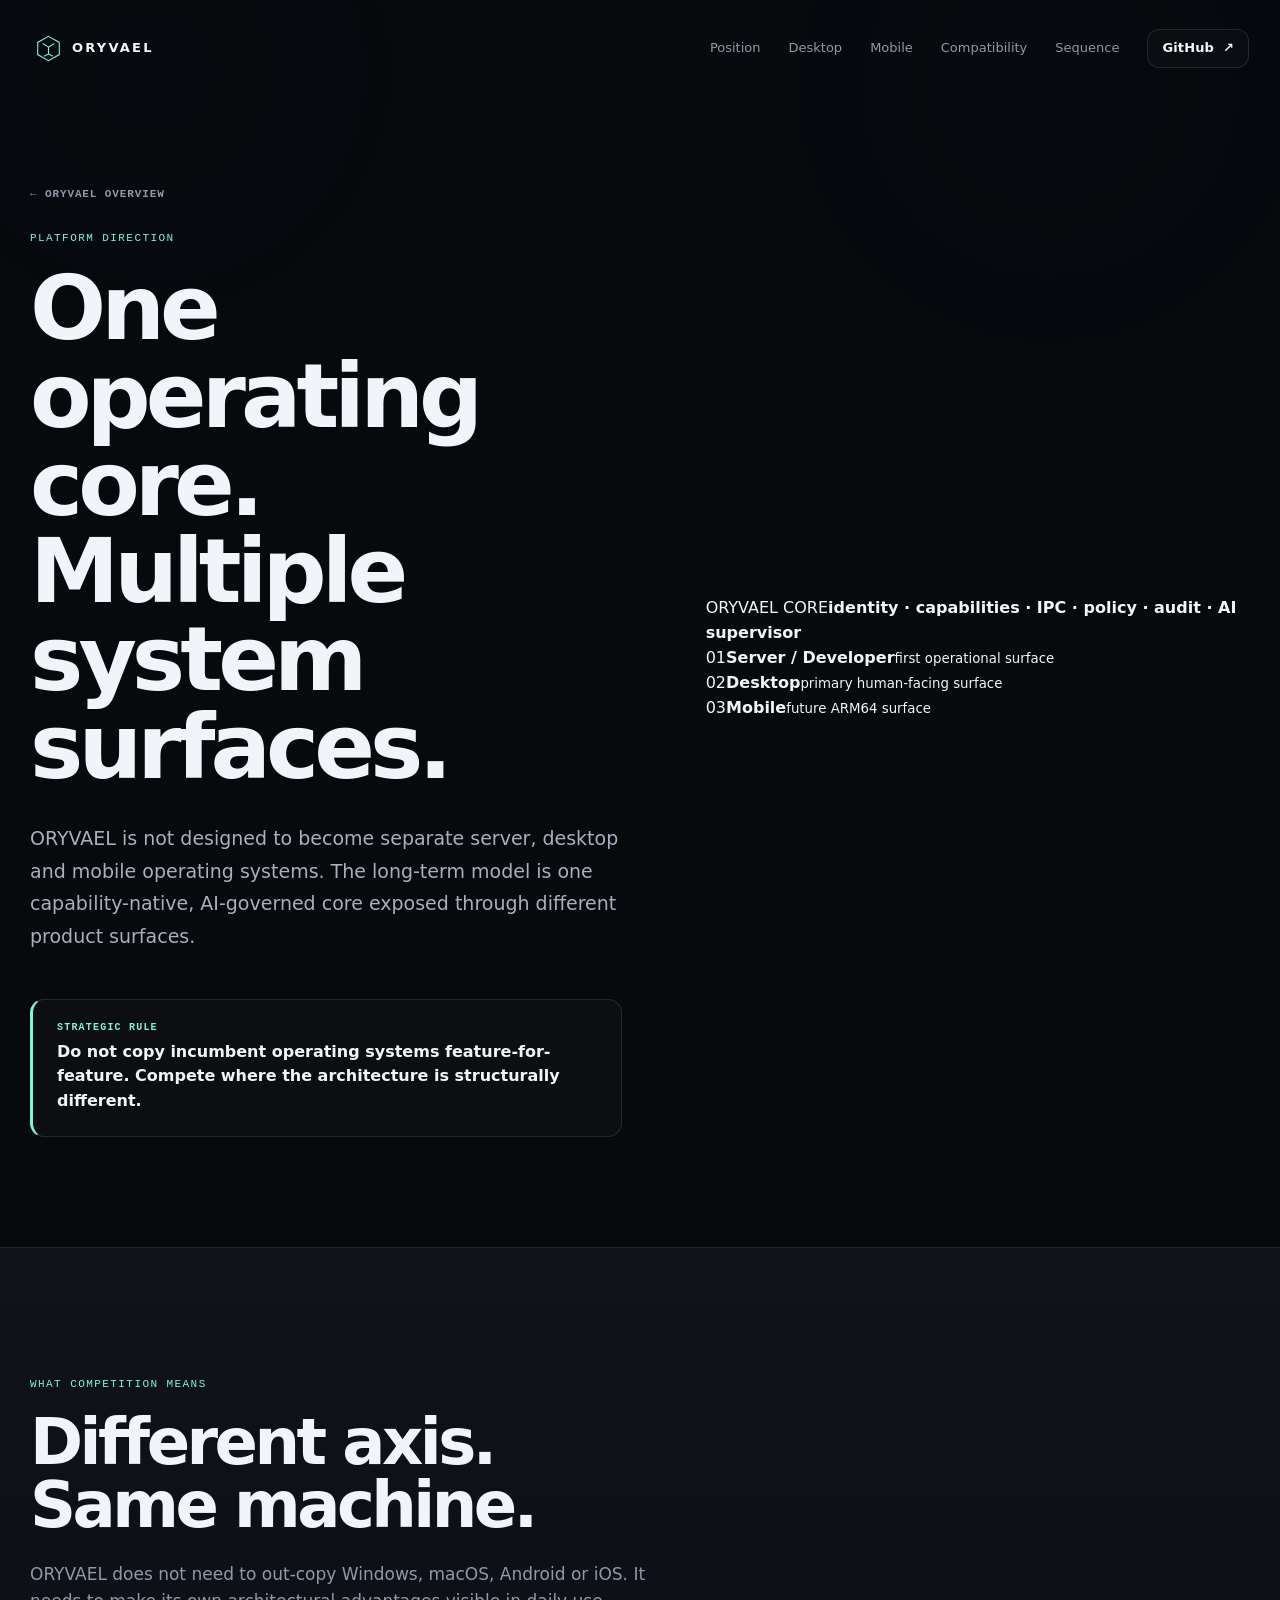
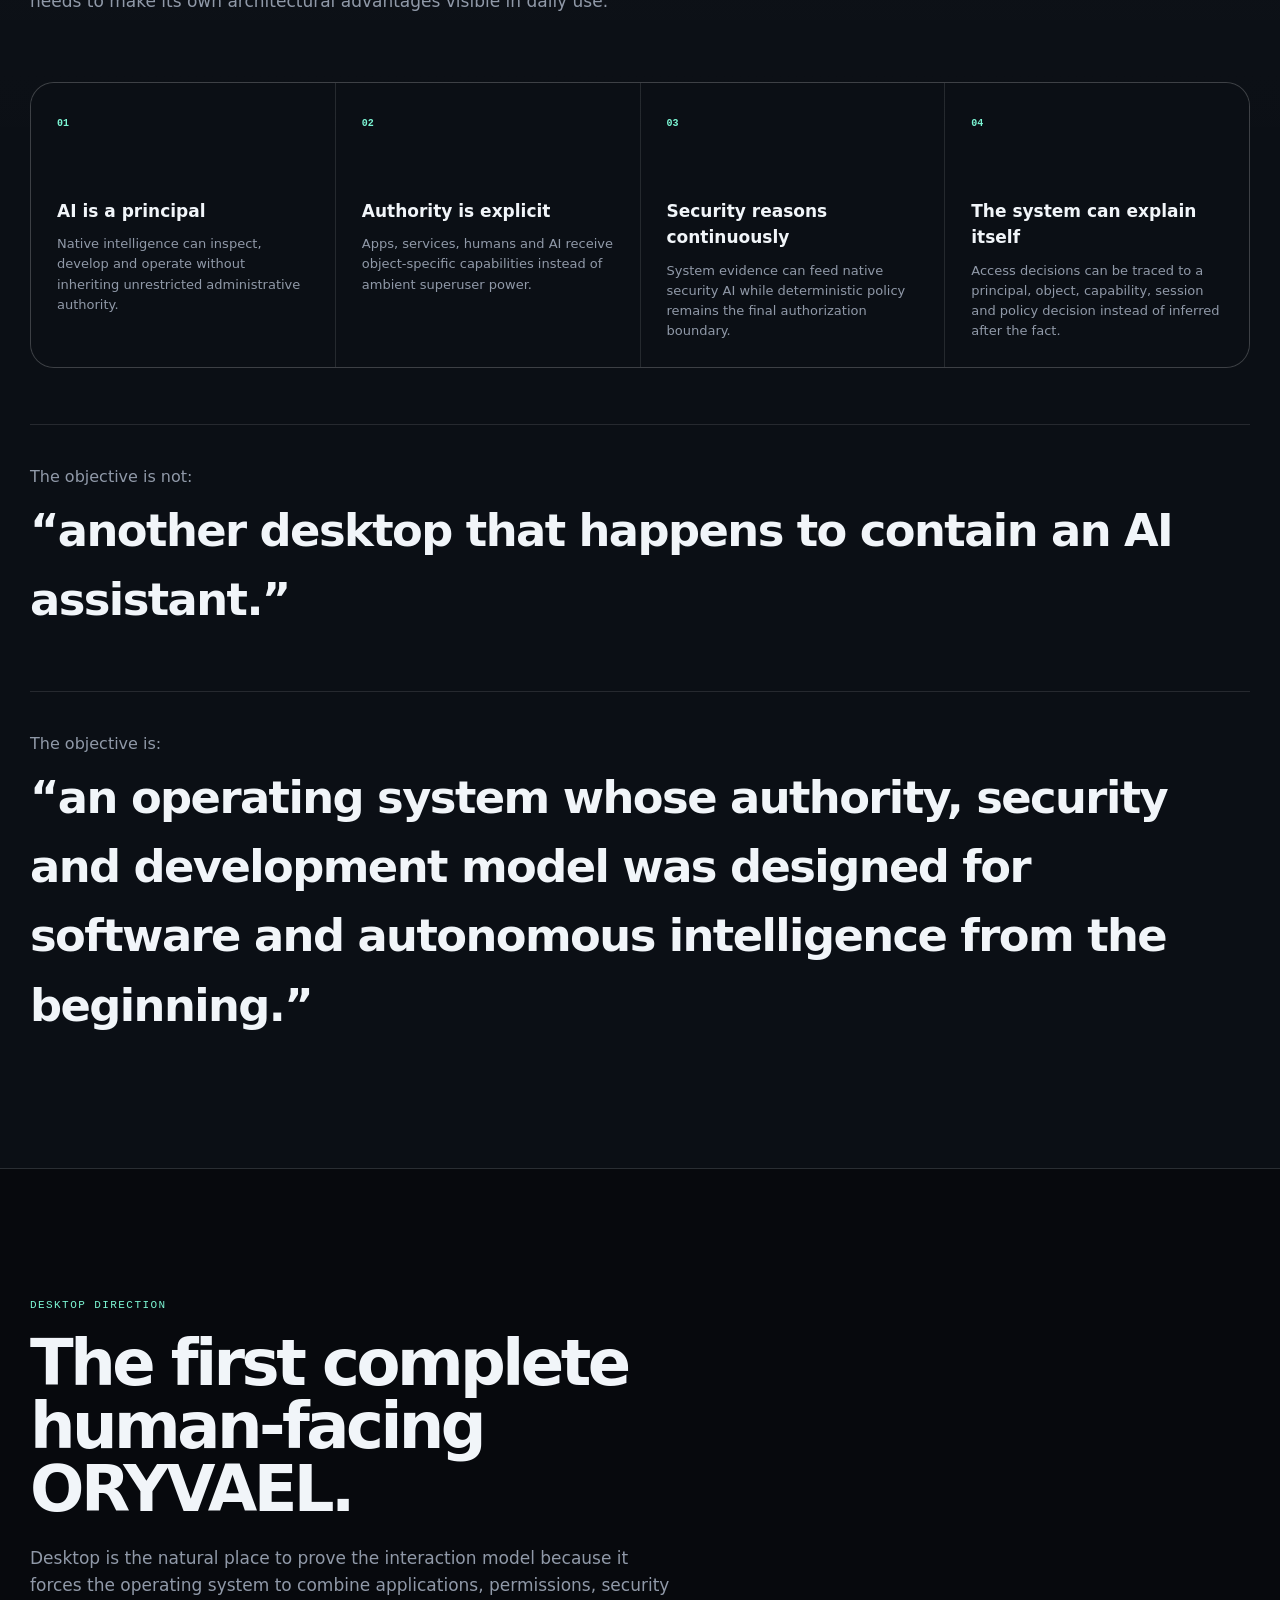
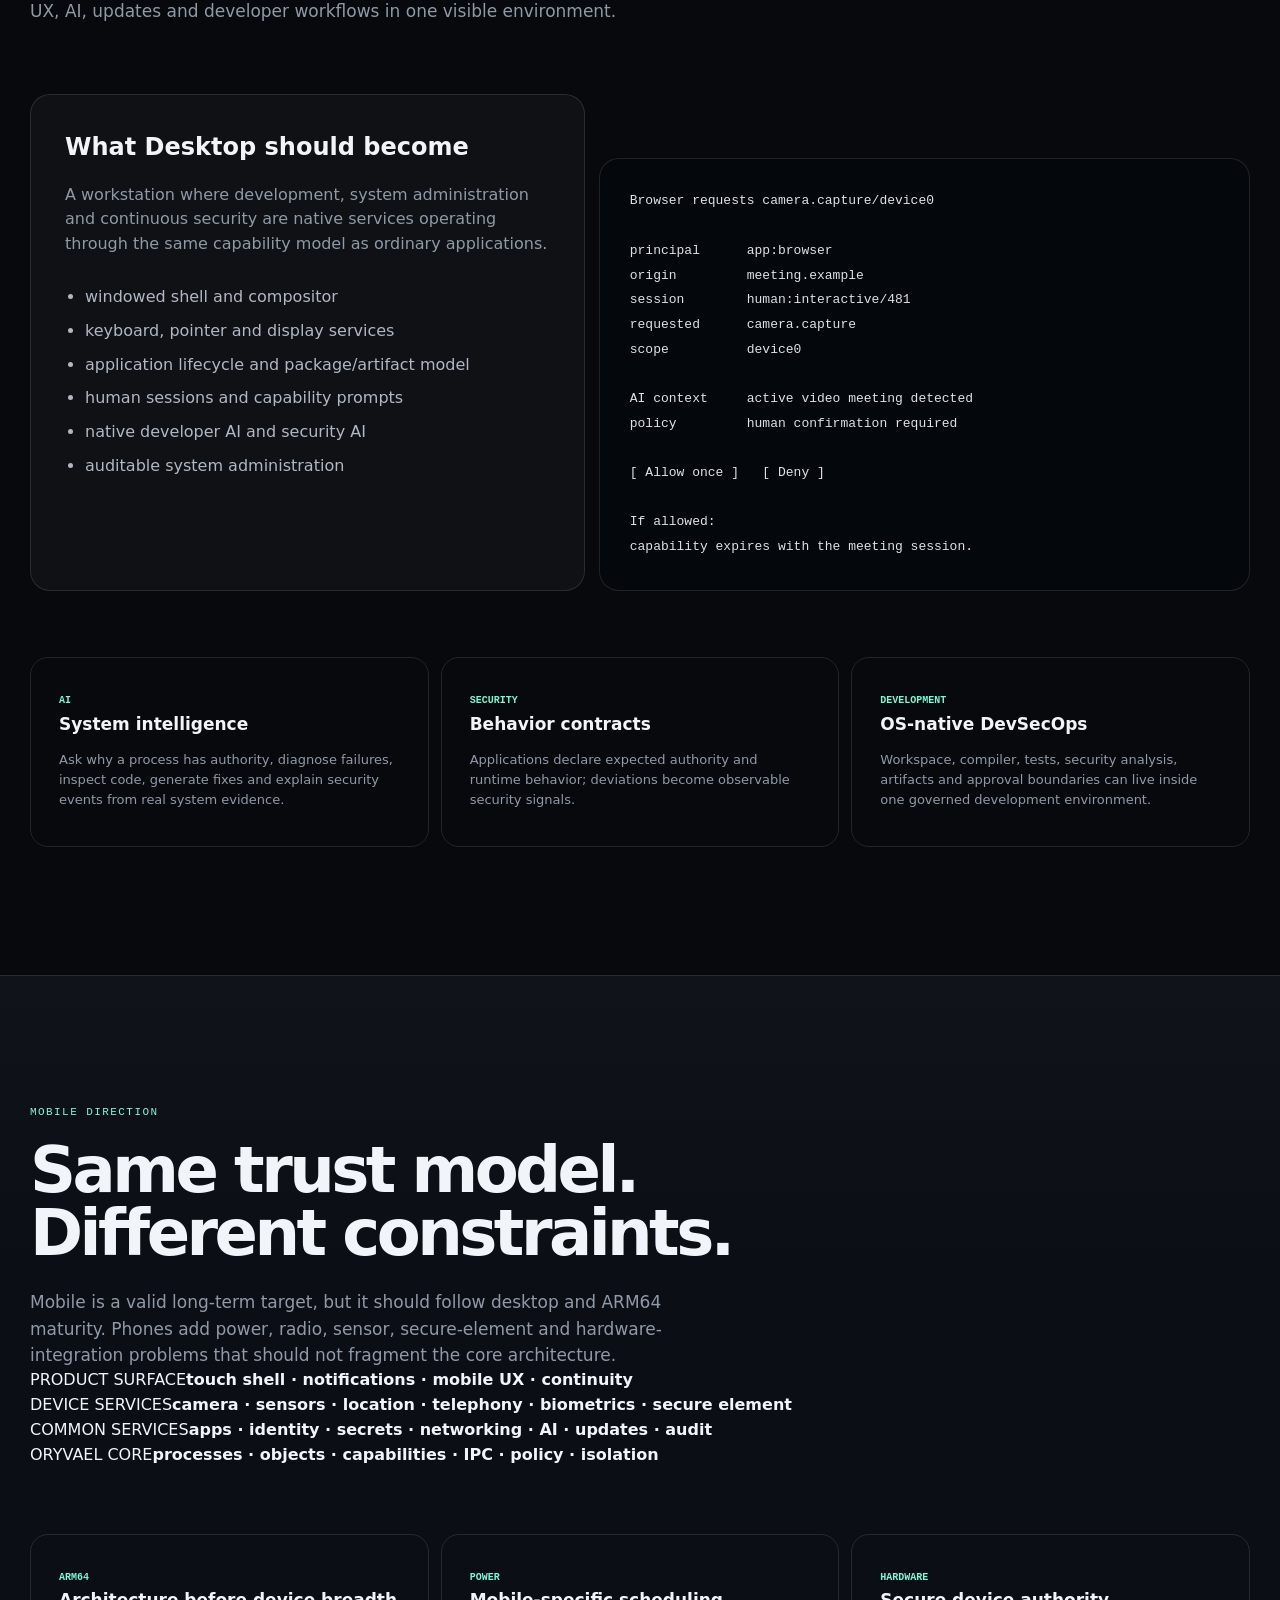
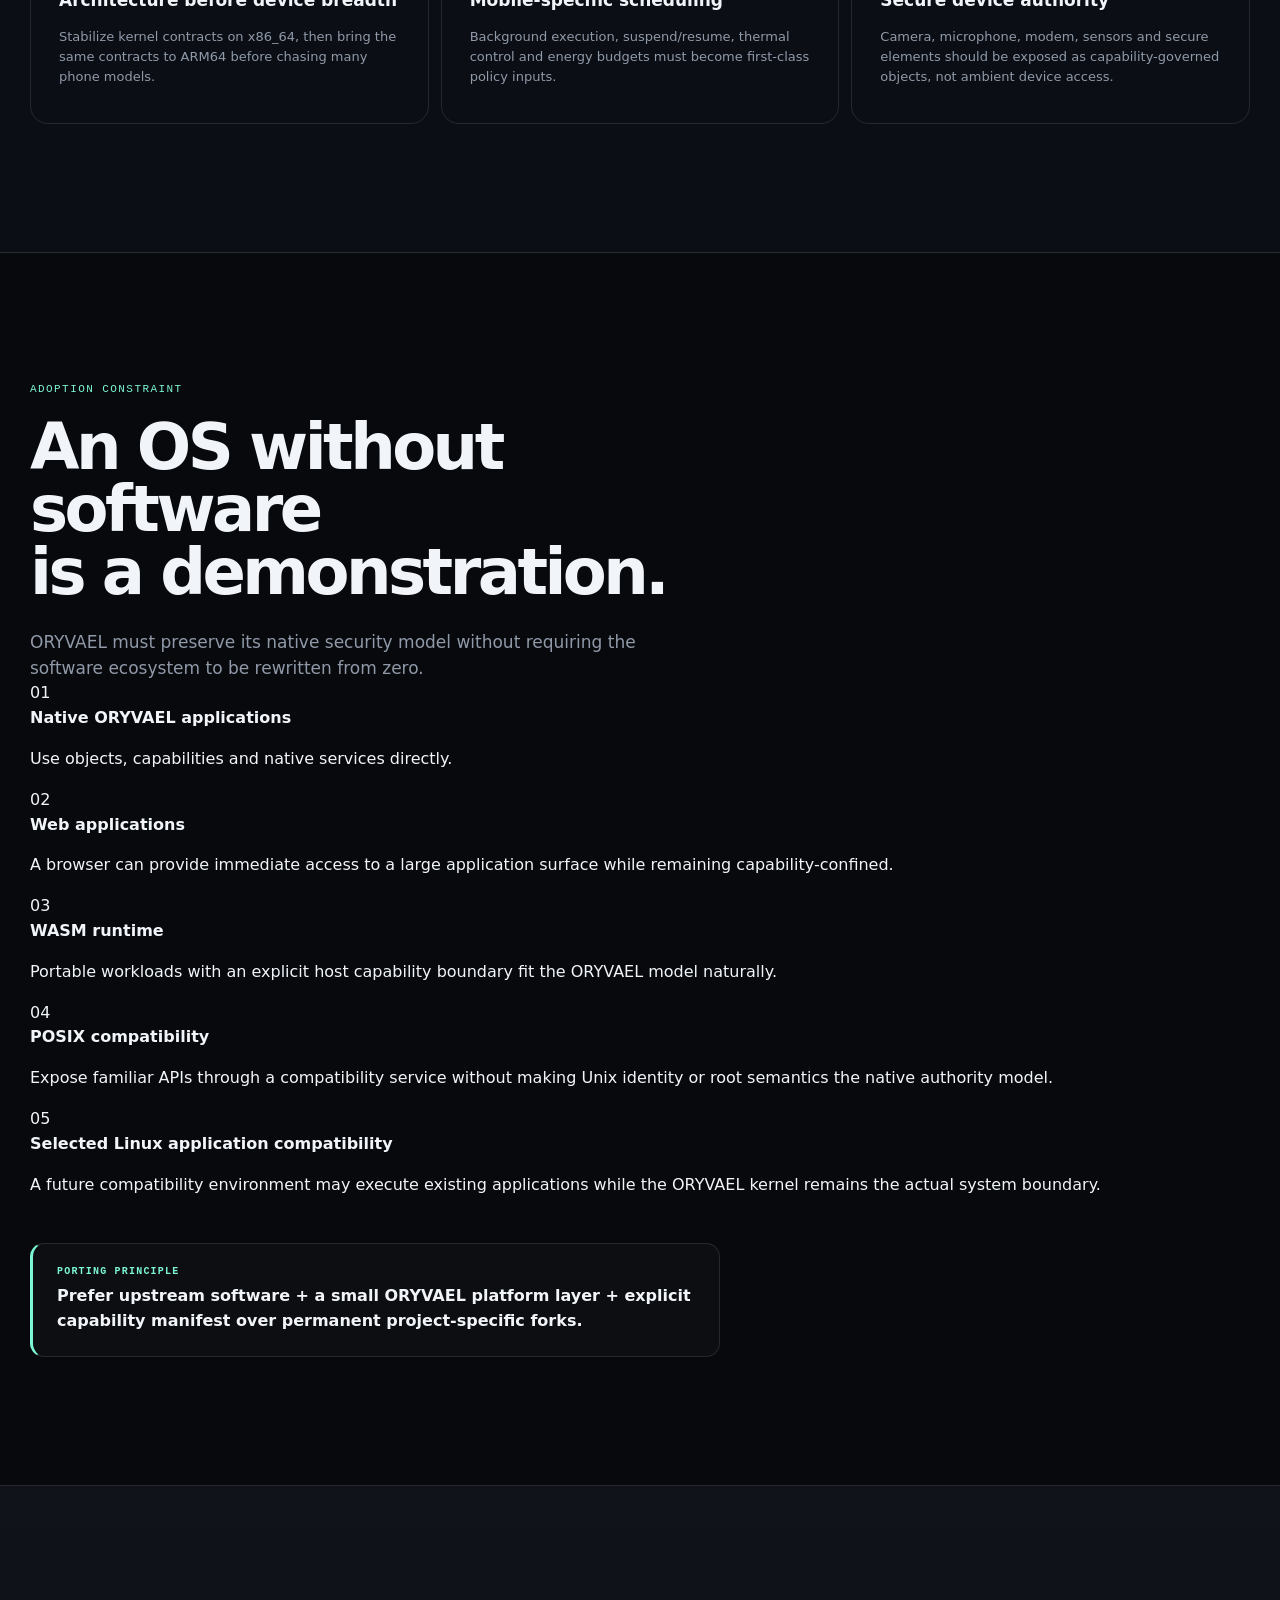
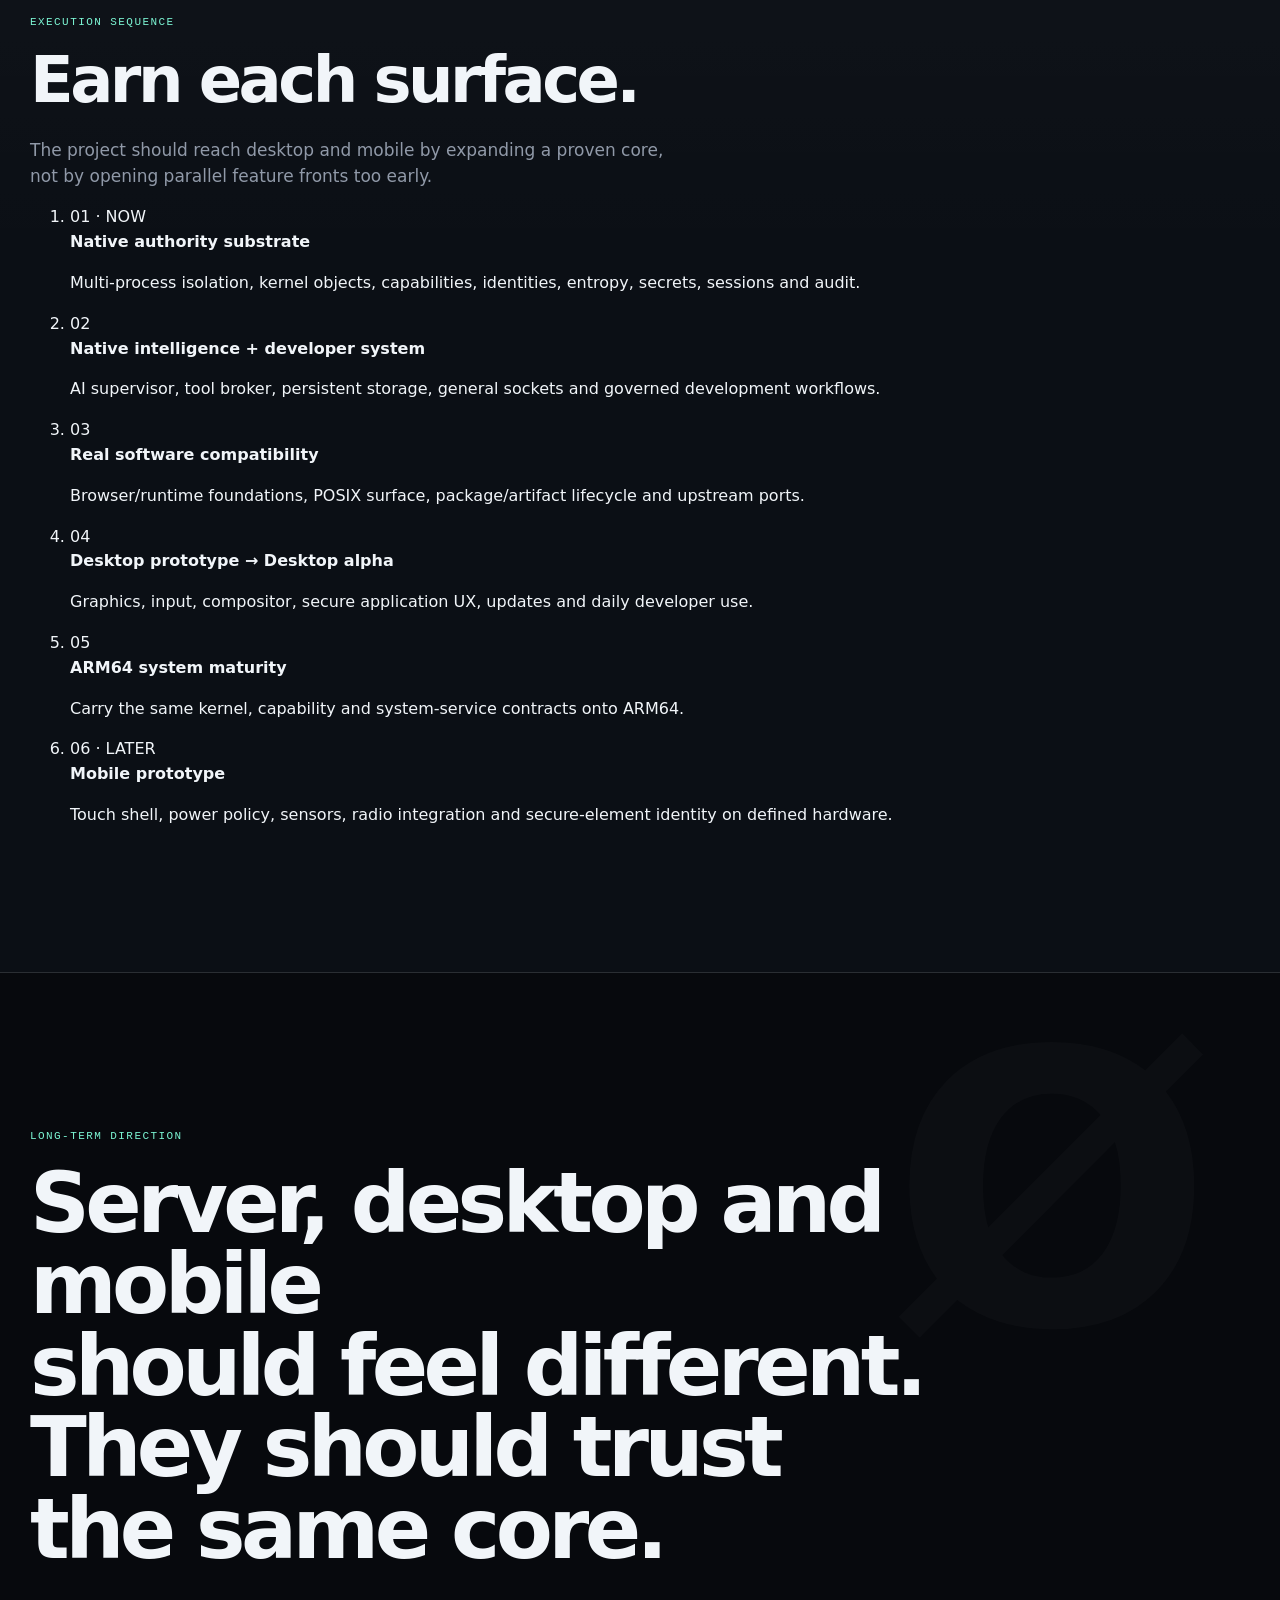
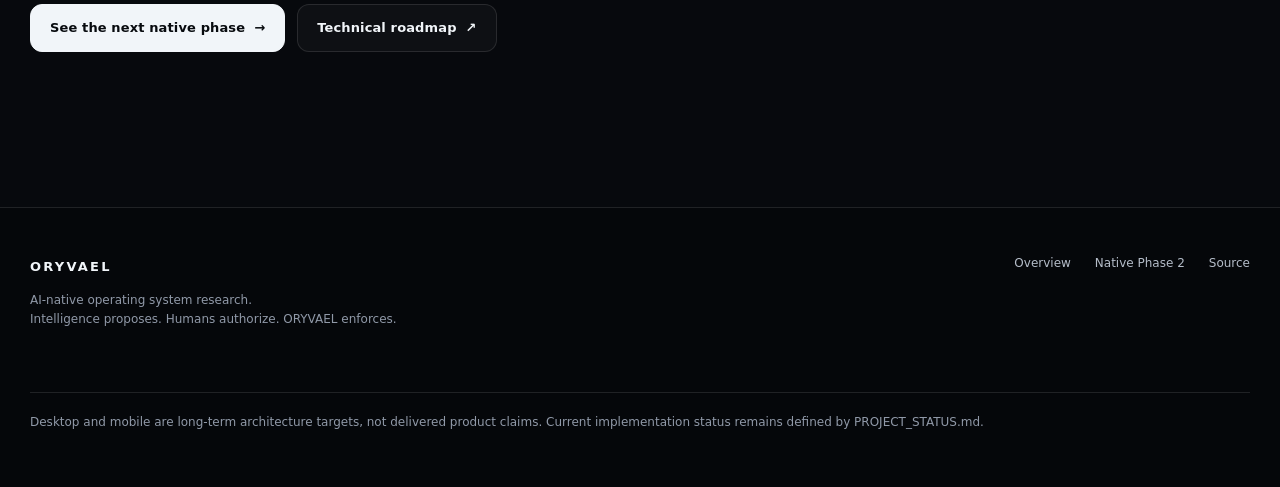
==== platforms.html @ 5857d5f7 "feat: add desktop and mobile platform vision" ====
<!doctype html>
<html lang="en">
<head>
  <meta charset="utf-8" />
  <meta name="viewport" content="width=device-width, initial-scale=1" />
  <meta name="theme-color" content="#07090d" />
  <meta name="description" content="ORYVAEL platform direction: a shared secure AI-native core for developer, desktop and future mobile systems." />
  <meta property="og:title" content="ORYVAEL Platforms — One core, multiple system surfaces" />
  <meta property="og:description" content="Why ORYVAEL targets developer/server first, desktop next and mobile later — without changing its authority model." />
  <meta property="og:type" content="website" />
  <title>ORYVAEL — Platform Direction</title>
  <link rel="stylesheet" href="styles.css" />
  <link rel="stylesheet" href="phase-2.css" />
  <link rel="stylesheet" href="platforms.css" />
  <script defer src="script.js"></script>
</head>
<body>
  <div class="noise" aria-hidden="true"></div>

  <header class="site-header" data-header>
    <a class="brand" href="index.html" aria-label="ORYVAEL home">
      <svg class="brand-mark" viewBox="0 0 40 40" aria-hidden="true">
        <path d="M20 2 36 11v18L20 38 4 29V11L20 2Z" fill="none" stroke="currentColor" stroke-width="1.6"/>
        <path d="m12 13 8 5 8-5M20 18v10m-6 3 6-3 6 3" fill="none" stroke="currentColor" stroke-width="1.6" stroke-linecap="round" stroke-linejoin="round"/>
      </svg>
      <span>ORYVAEL</span>
    </a>
    <nav class="nav" aria-label="Platform navigation">
      <a href="#position">Position</a>
      <a href="#desktop">Desktop</a>
      <a href="#mobile">Mobile</a>
      <a href="#compatibility">Compatibility</a>
      <a href="#sequence">Sequence</a>
    </nav>
    <a class="button button-compact button-ghost" href="https://github.com/jellero/ORYVAEL" target="_blank" rel="noreferrer">GitHub <span aria-hidden="true">↗</span></a>
  </header>

  <main>
    <section class="phase-hero section-shell platform-hero">
      <div class="phase-hero-copy reveal">
        <a class="back-link" href="index.html">← ORYVAEL overview</a>
        <p class="kicker">Platform direction</p>
        <h1>One operating core.<br />Multiple system surfaces.</h1>
        <p class="phase-lead">
          ORYVAEL is not designed to become separate server, desktop and mobile operating systems. The long-term model is one capability-native, AI-governed core exposed through different product surfaces.
        </p>
        <div class="phase-callout">
          <span>Strategic rule</span>
          <strong>Do not copy incumbent operating systems feature-for-feature. Compete where the architecture is structurally different.</strong>
        </div>
      </div>

      <div class="surface-map reveal" aria-label="ORYVAEL product surfaces sharing one core">
        <div class="surface-core"><span>ORYVAEL CORE</span><b>identity · capabilities · IPC · policy · audit · AI supervisor</b></div>
        <div class="surface-branches">
          <article><span>01</span><b>Server / Developer</b><small>first operational surface</small></article>
          <article><span>02</span><b>Desktop</b><small>primary human-facing surface</small></article>
          <article><span>03</span><b>Mobile</b><small>future ARM64 surface</small></article>
        </div>
      </div>
    </section>

    <section class="section section-dark" id="position">
      <div class="section-shell">
        <div class="section-heading reveal">
          <p class="kicker">What competition means</p>
          <h2>Different axis.<br />Same machine.</h2>
          <p>ORYVAEL does not need to out-copy Windows, macOS, Android or iOS. It needs to make its own architectural advantages visible in daily use.</p>
        </div>

        <div class="phase-principles platform-principles reveal">
          <article><span>01</span><h3>AI is a principal</h3><p>Native intelligence can inspect, develop and operate without inheriting unrestricted administrative authority.</p></article>
          <article><span>02</span><h3>Authority is explicit</h3><p>Apps, services, humans and AI receive object-specific capabilities instead of ambient superuser power.</p></article>
          <article><span>03</span><h3>Security reasons continuously</h3><p>System evidence can feed native security AI while deterministic policy remains the final authorization boundary.</p></article>
          <article><span>04</span><h3>The system can explain itself</h3><p>Access decisions can be traced to a principal, object, capability, session and policy decision instead of inferred after the fact.</p></article>
        </div>

        <div class="phase-statement reveal">
          <p>The objective is not:</p>
          <strong>“another desktop that happens to contain an AI assistant.”</strong>
        </div>
        <div class="phase-statement reveal statement-positive">
          <p>The objective is:</p>
          <strong>“an operating system whose authority, security and development model was designed for software and autonomous intelligence from the beginning.”</strong>
        </div>
      </div>
    </section>

    <section class="section-shell section" id="desktop">
      <div class="section-heading reveal">
        <p class="kicker">Desktop direction</p>
        <h2>The first complete<br />human-facing ORYVAEL.</h2>
        <p>Desktop is the natural place to prove the interaction model because it forces the operating system to combine applications, permissions, security UX, AI, updates and developer workflows in one visible environment.</p>
      </div>

      <div class="architecture-pair">
        <article class="phase-copy reveal">
          <h3>What Desktop should become</h3>
          <p>A workstation where development, system administration and continuous security are native services operating through the same capability model as ordinary applications.</p>
          <ul>
            <li>windowed shell and compositor</li>
            <li>keyboard, pointer and display services</li>
            <li>application lifecycle and package/artifact model</li>
            <li>human sessions and capability prompts</li>
            <li>native developer AI and security AI</li>
            <li>auditable system administration</li>
          </ul>
        </article>

        <article class="security-session desktop-example reveal">
          <pre><code>Browser requests camera.capture/device0

principal      app:browser
origin         meeting.example
session        human:interactive/481
requested      camera.capture
scope          device0

AI context     active video meeting detected
policy         human confirmation required

[ Allow once ]   [ Deny ]

If allowed:
capability expires with the meeting session.</code></pre>
        </article>
      </div>

      <div class="phase-feature-grid reveal">
        <article><span>AI</span><h3>System intelligence</h3><p>Ask why a process has authority, diagnose failures, inspect code, generate fixes and explain security events from real system evidence.</p></article>
        <article><span>SECURITY</span><h3>Behavior contracts</h3><p>Applications declare expected authority and runtime behavior; deviations become observable security signals.</p></article>
        <article><span>DEVELOPMENT</span><h3>OS-native DevSecOps</h3><p>Workspace, compiler, tests, security analysis, artifacts and approval boundaries can live inside one governed development environment.</p></article>
      </div>
    </section>

    <section class="section section-dark" id="mobile">
      <div class="section-shell">
        <div class="section-heading reveal">
          <p class="kicker">Mobile direction</p>
          <h2>Same trust model.<br />Different constraints.</h2>
          <p>Mobile is a valid long-term target, but it should follow desktop and ARM64 maturity. Phones add power, radio, sensor, secure-element and hardware-integration problems that should not fragment the core architecture.</p>
        </div>

        <div class="mobile-layers reveal">
          <article><span>PRODUCT SURFACE</span><b>touch shell · notifications · mobile UX · continuity</b></article>
          <article><span>DEVICE SERVICES</span><b>camera · sensors · location · telephony · biometrics · secure element</b></article>
          <article><span>COMMON SERVICES</span><b>apps · identity · secrets · networking · AI · updates · audit</b></article>
          <article class="mobile-core"><span>ORYVAEL CORE</span><b>processes · objects · capabilities · IPC · policy · isolation</b></article>
        </div>

        <div class="phase-feature-grid reveal">
          <article><span>ARM64</span><h3>Architecture before device breadth</h3><p>Stabilize kernel contracts on x86_64, then bring the same contracts to ARM64 before chasing many phone models.</p></article>
          <article><span>POWER</span><h3>Mobile-specific scheduling</h3><p>Background execution, suspend/resume, thermal control and energy budgets must become first-class policy inputs.</p></article>
          <article><span>HARDWARE</span><h3>Secure device authority</h3><p>Camera, microphone, modem, sensors and secure elements should be exposed as capability-governed objects, not ambient device access.</p></article>
        </div>
      </div>
    </section>

    <section class="section-shell section" id="compatibility">
      <div class="section-heading reveal">
        <p class="kicker">Adoption constraint</p>
        <h2>An OS without software<br />is a demonstration.</h2>
        <p>ORYVAEL must preserve its native security model without requiring the software ecosystem to be rewritten from zero.</p>
      </div>

      <div class="compat-stack reveal">
        <article><span>01</span><div><b>Native ORYVAEL applications</b><p>Use objects, capabilities and native services directly.</p></div></article>
        <article><span>02</span><div><b>Web applications</b><p>A browser can provide immediate access to a large application surface while remaining capability-confined.</p></div></article>
        <article><span>03</span><div><b>WASM runtime</b><p>Portable workloads with an explicit host capability boundary fit the ORYVAEL model naturally.</p></div></article>
        <article><span>04</span><div><b>POSIX compatibility</b><p>Expose familiar APIs through a compatibility service without making Unix identity or root semantics the native authority model.</p></div></article>
        <article><span>05</span><div><b>Selected Linux application compatibility</b><p>A future compatibility environment may execute existing applications while the ORYVAEL kernel remains the actual system boundary.</p></div></article>
      </div>

      <div class="phase-callout compatibility-rule reveal">
        <span>Porting principle</span>
        <strong>Prefer upstream software + a small ORYVAEL platform layer + explicit capability manifest over permanent project-specific forks.</strong>
      </div>
    </section>

    <section class="section section-dark" id="sequence">
      <div class="section-shell">
        <div class="section-heading reveal">
          <p class="kicker">Execution sequence</p>
          <h2>Earn each surface.</h2>
          <p>The project should reach desktop and mobile by expanding a proven core, not by opening parallel feature fronts too early.</p>
        </div>

        <ol class="platform-sequence reveal">
          <li><span>01 · NOW</span><div><b>Native authority substrate</b><p>Multi-process isolation, kernel objects, capabilities, identities, entropy, secrets, sessions and audit.</p></div></li>
          <li><span>02</span><div><b>Native intelligence + developer system</b><p>AI supervisor, tool broker, persistent storage, general sockets and governed development workflows.</p></div></li>
          <li><span>03</span><div><b>Real software compatibility</b><p>Browser/runtime foundations, POSIX surface, package/artifact lifecycle and upstream ports.</p></div></li>
          <li><span>04</span><div><b>Desktop prototype → Desktop alpha</b><p>Graphics, input, compositor, secure application UX, updates and daily developer use.</p></div></li>
          <li><span>05</span><div><b>ARM64 system maturity</b><p>Carry the same kernel, capability and system-service contracts onto ARM64.</p></div></li>
          <li><span>06 · LATER</span><div><b>Mobile prototype</b><p>Touch shell, power policy, sensors, radio integration and secure-element identity on defined hardware.</p></div></li>
        </ol>
      </div>
    </section>

    <section class="cta section-shell reveal">
      <div class="cta-mark" aria-hidden="true">Ø</div>
      <p class="kicker">Long-term direction</p>
      <h2>Server, desktop and mobile<br />should feel different.<br />They should trust the same core.</h2>
      <div class="hero-actions">
        <a class="button button-primary" href="phase-2.html">See the next native phase <span aria-hidden="true">→</span></a>
        <a class="button button-secondary" href="https://github.com/jellero/ORYVAEL/blob/main/docs/roadmap.md" target="_blank" rel="noreferrer">Technical roadmap <span aria-hidden="true">↗</span></a>
      </div>
    </section>
  </main>

  <footer class="footer">
    <div class="section-shell footer-inner">
      <div>
        <a class="brand" href="index.html"><span>ORYVAEL</span></a>
        <p>AI-native operating system research.<br />Intelligence proposes. Humans authorize. ORYVAEL enforces.</p>
      </div>
      <div class="footer-links">
        <a href="index.html">Overview</a>
        <a href="phase-2.html">Native Phase 2</a>
        <a href="https://github.com/jellero/ORYVAEL" target="_blank" rel="noreferrer">Source</a>
      </div>
      <p class="footer-meta">Desktop and mobile are long-term architecture targets, not delivered product claims. Current implementation status remains defined by PROJECT_STATUS.md.</p>
    </div>
  </footer>
</body>
</html>
---- styles.css ----
:root {
  --bg: #07090d;
  --bg-soft: #0b0f15;
  --panel: rgba(255,255,255,.035);
  --panel-strong: rgba(255,255,255,.06);
  --line: rgba(255,255,255,.11);
  --line-strong: rgba(255,255,255,.2);
  --text: #f1f5f9;
  --muted: #9099a8;
  --accent: #7cf6d4;
  --accent-2: #86a8ff;
  --danger: #ffb5a6;
  --max: 1220px;
  --radius: 24px;
}

* { box-sizing: border-box; }
html { scroll-behavior: smooth; }
body {
  margin: 0;
  background: var(--bg);
  color: var(--text);
  font-family: Inter, ui-sans-serif, system-ui, -apple-system, BlinkMacSystemFont, "Segoe UI", sans-serif;
  line-height: 1.55;
  -webkit-font-smoothing: antialiased;
  overflow-x: hidden;
}

a { color: inherit; text-decoration: none; }
button, a { -webkit-tap-highlight-color: transparent; }
::selection { background: var(--accent); color: #05110d; }

.noise {
  position: fixed;
  inset: 0;
  z-index: -1;
  opacity: .15;
  pointer-events: none;
  background-image:
    radial-gradient(circle at 12% 8%, rgba(124,246,212,.08), transparent 25%),
    radial-gradient(circle at 82% 10%, rgba(134,168,255,.08), transparent 28%);
}

.section-shell { width: min(calc(100% - 48px), var(--max)); margin-inline: auto; }
.section { padding: 128px 0; }
.section-dark {
  border-block: 1px solid var(--line);
  background:
    linear-gradient(180deg, rgba(255,255,255,.018), transparent 35%),
    var(--bg-soft);
}

.site-header {
  position: fixed;
  top: 0;
  left: 50%;
  z-index: 20;
  width: min(calc(100% - 32px), 1260px);
  transform: translateX(-50%);
  margin-top: 16px;
  padding: 12px 14px 12px 18px;
  border: 1px solid transparent;
  border-radius: 18px;
  display: flex;
  align-items: center;
  justify-content: space-between;
  gap: 28px;
  transition: background .25s ease, border-color .25s ease, backdrop-filter .25s ease;
}
.site-header.scrolled {
  background: rgba(7,9,13,.78);
  border-color: var(--line);
  backdrop-filter: blur(18px);
}
.brand { display: inline-flex; align-items: center; gap: 10px; font-weight: 780; letter-spacing: .17em; font-size: 13px; }
.brand-mark { width: 27px; height: 27px; color: var(--accent); }
.nav { display: flex; align-items: center; gap: 28px; margin-left: auto; }
.nav a { color: var(--muted); font-size: 13px; transition: color .2s ease; }
.nav a:hover { color: var(--text); }

.button {
  min-height: 48px;
  padding: 0 19px;
  display: inline-flex;
  align-items: center;
  justify-content: center;
  gap: 9px;
  border: 1px solid var(--line);
  border-radius: 12px;
  font-size: 13px;
  font-weight: 680;
  letter-spacing: .01em;
  transition: transform .18s ease, border-color .18s ease, background .18s ease;
}
.button:hover { transform: translateY(-2px); border-color: var(--line-strong); }
.button-primary { background: var(--text); color: #080b0f; border-color: var(--text); }
.button-primary:hover { background: var(--accent); border-color: var(--accent); }
.button-secondary { background: rgba(255,255,255,.03); }
.button-ghost { background: rgba(255,255,255,.02); }
.button-compact { min-height: 39px; padding-inline: 14px; }

.hero {
  min-height: 860px;
  padding-top: 180px;
  padding-bottom: 110px;
  display: grid;
  grid-template-columns: 1.07fr .93fr;
  align-items: center;
  gap: 72px;
}
.eyebrow, .kicker, .mono {
  font-family: ui-monospace, SFMono-Regular, Menlo, Consolas, monospace;
  text-transform: uppercase;
  letter-spacing: .13em;
  font-size: 11px;
  color: var(--muted);
}
.eyebrow { display: inline-flex; align-items: center; gap: 9px; margin-bottom: 24px; }
.status-dot { width: 7px; height: 7px; border-radius: 50%; background: var(--accent); box-shadow: 0 0 18px rgba(124,246,212,.65); }
.hero h1, .section-heading h2, .manifesto h2, .cta h2 {
  margin: 0;
  font-weight: 680;
  letter-spacing: -.055em;
  line-height: .98;
}
.hero h1 { font-size: clamp(62px, 7vw, 104px); max-width: 870px; }
.hero h1 span {
  color: transparent;
  -webkit-text-stroke: 1px rgba(241,245,249,.56);
}
.hero-lead { max-width: 690px; margin: 30px 0 0; color: #a8b0bd; font-size: 19px; line-height: 1.7; }
.hero-actions { display: flex; flex-wrap: wrap; gap: 12px; margin-top: 34px; }
.hero-proof {
  margin-top: 64px;
  padding-top: 24px;
  border-top: 1px solid var(--line);
  display: grid;
  grid-template-columns: repeat(3, 1fr);
  gap: 22px;
}
.hero-proof div { display: grid; gap: 4px; }
.hero-proof strong { font-size: 13px; font-weight: 680; }
.hero-proof span { color: var(--muted); font-size: 11px; font-family: ui-monospace, SFMono-Regular, Menlo, Consolas, monospace; }

.hero-visual {
  position: relative;
  min-height: 580px;
  display: flex;
  align-items: center;
  justify-content: center;
}
.core-glow {
  position: absolute;
  width: 420px;
  height: 420px;
  border-radius: 50%;
  filter: blur(40px);
  background: radial-gradient(circle, rgba(124,246,212,.14), transparent 64%);
}
.orbit { position: absolute; border: 1px solid rgba(255,255,255,.07); border-radius: 50%; }
.orbit-a { width: 510px; height: 510px; }
.orbit-b { width: 390px; height: 390px; border-style: dashed; animation: spin 30s linear infinite; }
@keyframes spin { to { transform: rotate(360deg); } }
.terminal-card {
  position: relative;
  z-index: 2;
  width: min(100%, 500px);
  border: 1px solid rgba(255,255,255,.16);
  border-radius: 18px;
  overflow: hidden;
  background: rgba(5,8,12,.91);
  box-shadow: 0 30px 100px rgba(0,0,0,.45), 0 0 0 1px rgba(124,246,212,.03) inset;
  backdrop-filter: blur(20px);
}
.terminal-top { height: 45px; padding: 0 15px; display: flex; align-items: center; gap: 7px; border-bottom: 1px solid var(--line); }
.terminal-top span { width: 7px; height: 7px; border-radius: 50%; background: rgba(255,255,255,.22); }
.terminal-top b { margin-left: auto; color: #6f7783; font: 500 10px ui-monospace, SFMono-Regular, Menlo, monospace; }
.terminal-card pre { margin: 0; padding: 28px; overflow: auto; }
.terminal-card code { font: 500 12px/1.85 ui-monospace, SFMono-Regular, Menlo, Consolas, monospace; color: #d8dee7; }
.term-dim { color: #6e7781; }
.term-label { color: var(--accent-2); }
.term-ok { color: var(--accent); }
.signal {
  position: absolute;
  z-index: 3;
  padding: 8px 11px;
  border: 1px solid var(--line);
  border-radius: 999px;
  background: rgba(8,11,15,.88);
  color: var(--muted);
  font: 600 9px ui-monospace, SFMono-Regular, Menlo, monospace;
  letter-spacing: .14em;
}
.signal-one { top: 78px; right: -6px; }
.signal-two { bottom: 74px; left: 6px; }
.signal-three { right: 8px; bottom: 133px; }

.manifesto { padding: 120px 0; border-block: 1px solid var(--line); background: rgba(255,255,255,.012); }
.manifesto-inner { max-width: 1040px; }
.kicker { margin: 0 0 18px; color: var(--accent); }
.manifesto h2 { font-size: clamp(44px, 6vw, 78px); }
.manifesto p:last-child { max-width: 790px; margin: 34px 0 0; color: var(--muted); font-size: 19px; }
.manifesto strong { color: var(--text); font-weight: 650; }

.section-heading { max-width: 720px; }
.section-heading h2 { font-size: clamp(44px, 5vw, 72px); }
.section-heading > p:last-child { max-width: 650px; margin: 25px 0 0; color: var(--muted); font-size: 17px; }
.planes { margin-top: 68px; border: 1px solid var(--line); border-radius: var(--radius); overflow: hidden; }
.plane {
  min-height: 126px;
  padding: 28px 32px;
  display: grid;
  grid-template-columns: 90px 1fr;
  align-items: center;
  gap: 14px;
  border-bottom: 1px solid var(--line);
  background: linear-gradient(90deg, transparent, rgba(255,255,255,.012));
  transition: background .2s ease;
}
.plane:last-child { border-bottom: 0; }
.plane:hover { background: rgba(255,255,255,.026); }
.plane-index { color: #59616d; font: 500 11px ui-monospace, SFMono-Regular, Menlo, monospace; }
.plane h3 { margin: 0; font-size: 19px; font-weight: 640; }
.plane p { max-width: 690px; margin: 8px 0 0; color: var(--muted); }
.plane-human { box-shadow: inset 3px 0 var(--accent); }
.plane-kernel { box-shadow: inset 3px 0 var(--accent-2); }

.runtime-grid { display: grid; grid-template-columns: repeat(3, 1fr); gap: 12px; margin-top: 68px; }
.runtime-card {
  min-height: 245px;
  padding: 26px;
  border: 1px solid var(--line);
  border-radius: 18px;
  background: var(--panel);
}
.runtime-card > span { color: var(--accent); font: 600 10px ui-monospace, SFMono-Regular, Menlo, monospace; }
.runtime-card h3 { margin: 56px 0 10px; font-size: 18px; }
.runtime-card p { margin: 0; color: var(--muted); font-size: 14px; }
.runtime-note {
  margin-top: 14px;
  padding: 24px 26px;
  border: 1px solid var(--line);
  border-radius: 18px;
  display: grid;
  grid-template-columns: 180px 1fr auto;
  align-items: center;
  gap: 30px;
  background: rgba(255,255,255,.025);
}
.runtime-note div { display: grid; gap: 4px; }
.runtime-note strong { font-size: 22px; }
.runtime-note p { margin: 0; color: var(--muted); font-size: 13px; }
.runtime-note a, .text-link { color: var(--accent); font-size: 13px; font-weight: 650; }

.split { display: grid; grid-template-columns: .85fr 1.15fr; gap: 90px; align-items: start; }
.security-flow { border: 1px solid var(--line); border-radius: var(--radius); padding: 14px; background: var(--panel); }
.security-flow div { padding: 21px; display: grid; grid-template-columns: 38px 1fr; column-gap: 10px; }
.security-flow div span { grid-row: span 2; color: var(--accent); font: 600 10px ui-monospace, SFMono-Regular, Menlo, monospace; }
.security-flow b { font-size: 15px; }
.security-flow small { color: var(--muted); font-size: 12px; }
.security-flow i { display: block; width: 1px; height: 20px; margin-left: 33px; background: linear-gradient(var(--line-strong), transparent); }
.principles-grid { margin-top: 74px; display: grid; grid-template-columns: repeat(3, 1fr); gap: 1px; border: 1px solid var(--line); background: var(--line); border-radius: var(--radius); overflow: hidden; }
.principles-grid article { min-height: 180px; padding: 27px; background: var(--bg); }
.principles-grid h3 { margin: 0 0 12px; font-size: 16px; }
.principles-grid p { margin: 0; color: var(--muted); font-size: 13px; }

.roadmap-layout { display: grid; grid-template-columns: .75fr 1.25fr; gap: 90px; align-items: start; }
.text-link { display: inline-block; margin-top: 28px; }
.roadmap-list { list-style: none; margin: 0; padding: 0; border-top: 1px solid var(--line); }
.roadmap-list li { padding: 28px 0; display: grid; grid-template-columns: 82px 1fr; gap: 18px; border-bottom: 1px solid var(--line); }
.roadmap-list li > span { color: var(--accent); font: 600 10px ui-monospace, SFMono-Regular, Menlo, monospace; text-transform: uppercase; letter-spacing: .12em; }
.roadmap-list b { font-size: 16px; }
.roadmap-list p { margin: 8px 0 0; color: var(--muted); font-size: 13px; }

.cta { position: relative; padding-top: 155px; padding-bottom: 155px; overflow: hidden; }
.cta-mark { position: absolute; right: 3%; top: 30px; color: rgba(255,255,255,.025); font-size: 380px; line-height: 1; font-weight: 800; pointer-events: none; }
.cta h2 { position: relative; max-width: 900px; font-size: clamp(48px, 6.5vw, 88px); }

.footer { border-top: 1px solid var(--line); padding: 46px 0 55px; background: #05070a; }
.footer-inner { display: grid; grid-template-columns: 1fr auto; gap: 40px; }
.footer p { color: var(--muted); font-size: 12px; }
.footer-links { display: flex; gap: 24px; align-items: start; font-size: 12px; color: #b5bdc9; }
.footer-links a:hover { color: var(--accent); }
.footer-meta { grid-column: 1 / -1; border-top: 1px solid var(--line); padding-top: 20px; margin: 12px 0 0; }

.reveal { opacity: 0; transform: translateY(18px); transition: opacity .7s ease, transform .7s cubic-bezier(.2,.7,.2,1); }
.reveal.visible { opacity: 1; transform: translateY(0); }

@media (max-width: 980px) {
  .nav { display: none; }
  .hero { grid-template-columns: 1fr; min-height: auto; padding-top: 160px; }
  .hero-visual { min-height: 500px; }
  .runtime-grid, .principles-grid { grid-template-columns: repeat(2, 1fr); }
  .split, .roadmap-layout { grid-template-columns: 1fr; gap: 55px; }
  .runtime-note { grid-template-columns: 150px 1fr; }
  .runtime-note a { grid-column: 1 / -1; }
}

@media (max-width: 680px) {
  .section-shell { width: min(calc(100% - 28px), var(--max)); }
  .section { padding: 92px 0; }
  .site-header { width: calc(100% - 20px); margin-top: 10px; }
  .site-header .button { display: none; }
  .hero { padding-top: 136px; padding-bottom: 76px; gap: 25px; }
  .hero h1 { font-size: clamp(48px, 15vw, 70px); }
  .hero-lead { font-size: 16px; }
  .hero-proof { grid-template-columns: 1fr; margin-top: 45px; }
  .hero-visual { min-height: 390px; }
  .orbit-a { width: 350px; height: 350px; }
  .orbit-b { width: 280px; height: 280px; }
  .signal { display: none; }
  .terminal-card pre { padding: 20px; }
  .manifesto { padding: 90px 0; }
  .plane { grid-template-columns: 44px 1fr; padding: 24px 18px; }
  .runtime-grid, .principles-grid { grid-template-columns: 1fr; }
  .runtime-card { min-height: 210px; }
  .runtime-card h3 { margin-top: 38px; }
  .runtime-note { grid-template-columns: 1fr; gap: 14px; }
  .runtime-note a { grid-column: auto; }
  .roadmap-list li { grid-template-columns: 58px 1fr; }
  .cta { padding-top: 110px; padding-bottom: 110px; }
  .cta-mark { font-size: 240px; }
  .footer-inner { grid-template-columns: 1fr; }
  .footer-meta { grid-column: auto; }
}

@media (prefers-reduced-motion: reduce) {
  html { scroll-behavior: auto; }
  *, *::before, *::after { animation-duration: .01ms !important; animation-iteration-count: 1 !important; transition-duration: .01ms !important; }
  .reveal { opacity: 1; transform: none; }
}
---- phase-2.css ----
.phase-hero {
  min-height: 930px;
  padding-top: 180px;
  padding-bottom: 110px;
  display: grid;
  grid-template-columns: 1fr .92fr;
  gap: 84px;
  align-items: center;
}

.phase-hero-copy h1,
.phase-final h2 {
  margin: 0;
  font-weight: 680;
  letter-spacing: -.055em;
  line-height: .98;
}

.phase-hero-copy h1 {
  max-width: 820px;
  font-size: clamp(58px, 7vw, 100px);
}

.phase-lead {
  max-width: 760px;
  margin: 30px 0 0;
  color: #a8b0bd;
  font-size: 19px;
  line-height: 1.72;
}

.back-link {
  display: inline-block;
  margin-bottom: 30px;
  color: var(--muted);
  font: 600 11px ui-monospace, SFMono-Regular, Menlo, monospace;
  letter-spacing: .08em;
  text-transform: uppercase;
}

.back-link:hover { color: var(--text); }

.phase-callout {
  max-width: 690px;
  margin-top: 46px;
  padding: 22px 24px;
  border: 1px solid var(--line);
  border-left: 3px solid var(--accent);
  border-radius: 14px;
  background: rgba(255,255,255,.025);
}

.phase-callout span {
  display: block;
  margin-bottom: 7px;
  color: var(--accent);
  font: 600 10px ui-monospace, SFMono-Regular, Menlo, monospace;
  letter-spacing: .12em;
  text-transform: uppercase;
}

.phase-callout strong { font-size: 16px; }

.phase-stack {
  border: 1px solid var(--line);
  border-radius: 22px;
  overflow: hidden;
  box-shadow: 0 30px 100px rgba(0,0,0,.28);
}

.phase-stack > div {
  min-height: 78px;
  padding: 17px 20px;
  display: grid;
  grid-template-columns: 38px 1fr;
  column-gap: 12px;
  border-bottom: 1px solid var(--line);
  background: linear-gradient(90deg, rgba(255,255,255,.02), transparent);
}

.phase-stack > div:last-child { border-bottom: 0; }
.phase-stack > div:hover { background: rgba(255,255,255,.035); }
.phase-stack span { grid-row: span 2; color: var(--accent); font: 600 10px ui-monospace, SFMono-Regular, Menlo, monospace; }
.phase-stack b { font-size: 15px; }
.phase-stack small { color: var(--muted); font-size: 12px; }
.phase-stack-foundation { box-shadow: inset 3px 0 var(--accent-2); }

.phase-principles {
  margin-top: 68px;
  display: grid;
  grid-template-columns: repeat(4, 1fr);
  gap: 1px;
  border: 1px solid var(--line);
  border-radius: var(--radius);
  overflow: hidden;
  background: var(--line);
}

.phase-principles article {
  min-height: 230px;
  padding: 26px;
  background: var(--bg-soft);
}

.phase-principles span,
.phase-feature-grid span {
  color: var(--accent);
  font: 600 10px ui-monospace, SFMono-Regular, Menlo, monospace;
}

.phase-principles h3 { margin: 64px 0 10px; font-size: 17px; }
.phase-principles p { margin: 0; color: var(--muted); font-size: 13px; }

.architecture-pair {
  margin-top: 70px;
  display: grid;
  grid-template-columns: .92fr 1.08fr;
  gap: 14px;
}

.code-panel,
.phase-copy,
.sandbox-example,
.crypto-flow,
.security-session,
.phase-final {
  border: 1px solid var(--line);
  border-radius: 20px;
  background: var(--panel);
}

.code-panel { overflow: hidden; }
.code-panel-title {
  padding: 14px 18px;
  border-bottom: 1px solid var(--line);
  color: var(--muted);
  font: 600 10px ui-monospace, SFMono-Regular, Menlo, monospace;
  letter-spacing: .1em;
  text-transform: uppercase;
}
.code-panel pre { margin: 0; padding: 28px; }
.code-panel code,
.sandbox-example code,
.security-session code {
  font: 500 13px/1.9 ui-monospace, SFMono-Regular, Menlo, Consolas, monospace;
  color: #dbe2ea;
}

.phase-copy { padding: 34px; }
.phase-copy h3 { margin: 0 0 15px; font-size: 24px; }
.phase-copy p { color: var(--muted); }
.phase-copy ul { margin: 28px 0 0; padding-left: 20px; color: #b0b8c4; }
.phase-copy li { margin: 9px 0; }

.object-table {
  margin-top: 14px;
  border: 1px solid var(--line);
  border-radius: 18px;
  overflow: hidden;
}
.object-table > div {
  min-height: 62px;
  padding: 0 22px;
  display: grid;
  grid-template-columns: 120px 1fr 1fr;
  align-items: center;
  gap: 16px;
  border-bottom: 1px solid var(--line);
}
.object-table > div:last-child { border-bottom: 0; }
.object-table-head {
  background: rgba(255,255,255,.025);
  color: var(--muted);
  font: 600 10px ui-monospace, SFMono-Regular, Menlo, monospace;
  letter-spacing: .1em;
}
.object-table span { color: var(--muted); font: 600 11px ui-monospace, SFMono-Regular, Menlo, monospace; }
.object-table b { font-size: 14px; }
.object-table code { color: var(--accent); font: 600 11px ui-monospace, SFMono-Regular, Menlo, monospace; }

.phase-statement {
  margin-top: 56px;
  padding: 40px 0 0;
  border-top: 1px solid var(--line);
}
.phase-statement p { margin: 0 0 6px; color: var(--muted); }
.phase-statement strong { font-size: clamp(28px, 3.5vw, 48px); letter-spacing: -.035em; }

.principal-grid {
  margin-top: 66px;
  display: grid;
  grid-template-columns: repeat(4, 1fr);
  gap: 12px;
}
.principal-grid article {
  min-height: 220px;
  padding: 25px;
  border: 1px solid var(--line);
  border-radius: 18px;
  background: var(--panel);
}
.principal-grid span {
  color: var(--accent);
  font: 600 10px ui-monospace, SFMono-Regular, Menlo, monospace;
  text-transform: uppercase;
  letter-spacing: .1em;
}
.principal-grid strong { display: block; margin-top: 52px; font-size: 15px; }
.principal-grid p { margin: 10px 0 0; color: var(--muted); font-size: 13px; }

.sandbox-example {
  margin-top: 14px;
  display: grid;
  grid-template-columns: .8fr 1.2fr;
  overflow: hidden;
}
.sandbox-example > div { padding: 38px; }
.sandbox-example h3 { margin: 0 0 13px; font-size: 26px; }
.sandbox-example > div > p:last-child { color: var(--muted); }
.sandbox-example pre {
  margin: 0;
  padding: 34px;
  border-left: 1px solid var(--line);
  background: rgba(0,0,0,.15);
  overflow: auto;
}

.crypto-flow {
  padding: 18px;
}
.crypto-flow div {
  padding: 20px;
  border: 1px solid var(--line);
  border-radius: 12px;
  background: rgba(255,255,255,.02);
}
.crypto-flow b { display: block; font-size: 14px; }
.crypto-flow small { color: var(--muted); }
.crypto-flow i { display: block; padding: 8px 0; text-align: center; color: var(--accent); font-style: normal; }

.phase-feature-grid {
  margin-top: 66px;
  display: grid;
  grid-template-columns: repeat(3, 1fr);
  gap: 12px;
}
.phase-feature-grid article {
  min-height: 190px;
  padding: 28px;
  border: 1px solid var(--line);
  border-radius: 18px;
}
.phase-feature-grid h3 { margin: 0 0 13px; font-size: 17px; }
.phase-feature-grid p { margin: 0; color: var(--muted); font-size: 13px; }
.phase-feature-grid code { color: var(--accent); }

.ai-architecture {
  margin-top: 70px;
  display: grid;
  justify-items: center;
  gap: 12px;
}
.ai-node,
.ai-tools,
.ai-workers > div {
  border: 1px solid var(--line);
  border-radius: 16px;
  background: var(--panel);
}
.ai-node {
  width: min(100%, 680px);
  padding: 24px;
  text-align: center;
  font-weight: 700;
}
.ai-node small,
.ai-workers small {
  display: block;
  margin-top: 5px;
  color: var(--muted);
  font-weight: 500;
}
.ai-kernel { box-shadow: inset 0 -2px var(--accent-2); }
.ai-supervisor { box-shadow: inset 0 -2px var(--accent); }
.ai-link { color: var(--muted); font: 600 10px ui-monospace, SFMono-Regular, Menlo, monospace; text-transform: uppercase; letter-spacing: .1em; }
.ai-workers {
  width: min(100%, 940px);
  display: grid;
  grid-template-columns: repeat(3, 1fr);
  gap: 12px;
}
.ai-workers > div { padding: 22px; text-align: center; font-size: 14px; font-weight: 650; }
.ai-tools { width: min(100%, 860px); padding: 20px; text-align: center; color: #b8c0cb; font: 600 12px ui-monospace, SFMono-Regular, Menlo, monospace; }

.security-session {
  width: min(100%, 920px);
  margin: 64px auto 0;
  overflow: hidden;
  background: rgba(5,8,12,.91);
}
.security-session pre { margin: 0; padding: 30px; overflow: auto; }

.exit-grid {
  margin: 68px 0 0;
  padding: 0;
  list-style: none;
  display: grid;
  grid-template-columns: repeat(2, 1fr);
  gap: 1px;
  border: 1px solid var(--line);
  border-radius: var(--radius);
  overflow: hidden;
  background: var(--line);
}
.exit-grid li {
  min-height: 120px;
  padding: 25px;
  display: grid;
  grid-template-columns: 44px 1fr;
  gap: 14px;
  background: var(--bg);
}
.exit-grid span { color: var(--accent); font: 600 10px ui-monospace, SFMono-Regular, Menlo, monospace; }
.exit-grid p { margin: 0; color: #b4bdc9; }

.phase-final {
  margin-top: 70px;
  padding: 52px;
  background: linear-gradient(135deg, rgba(124,246,212,.05), rgba(134,168,255,.035));
}
.phase-final h2 { max-width: 900px; font-size: clamp(42px, 5vw, 72px); }

@media (max-width: 980px) {
  .phase-hero,
  .architecture-pair,
  .sandbox-example { grid-template-columns: 1fr; }
  .phase-hero { min-height: auto; gap: 60px; }
  .phase-principles,
  .principal-grid { grid-template-columns: repeat(2, 1fr); }
  .sandbox-example pre { border-left: 0; border-top: 1px solid var(--line); }
  .ai-workers { grid-template-columns: 1fr; }
}

@media (max-width: 720px) {
  .phase-hero { padding-top: 145px; }
  .phase-principles,
  .principal-grid,
  .phase-feature-grid,
  .exit-grid { grid-template-columns: 1fr; }
  .object-table > div { grid-template-columns: 60px 1fr; padding-block: 15px; }
  .object-table > div > :last-child { grid-column: 2; }
  .object-table-head > :last-child { display: none; }
  .phase-final { padding: 32px 24px; }
}
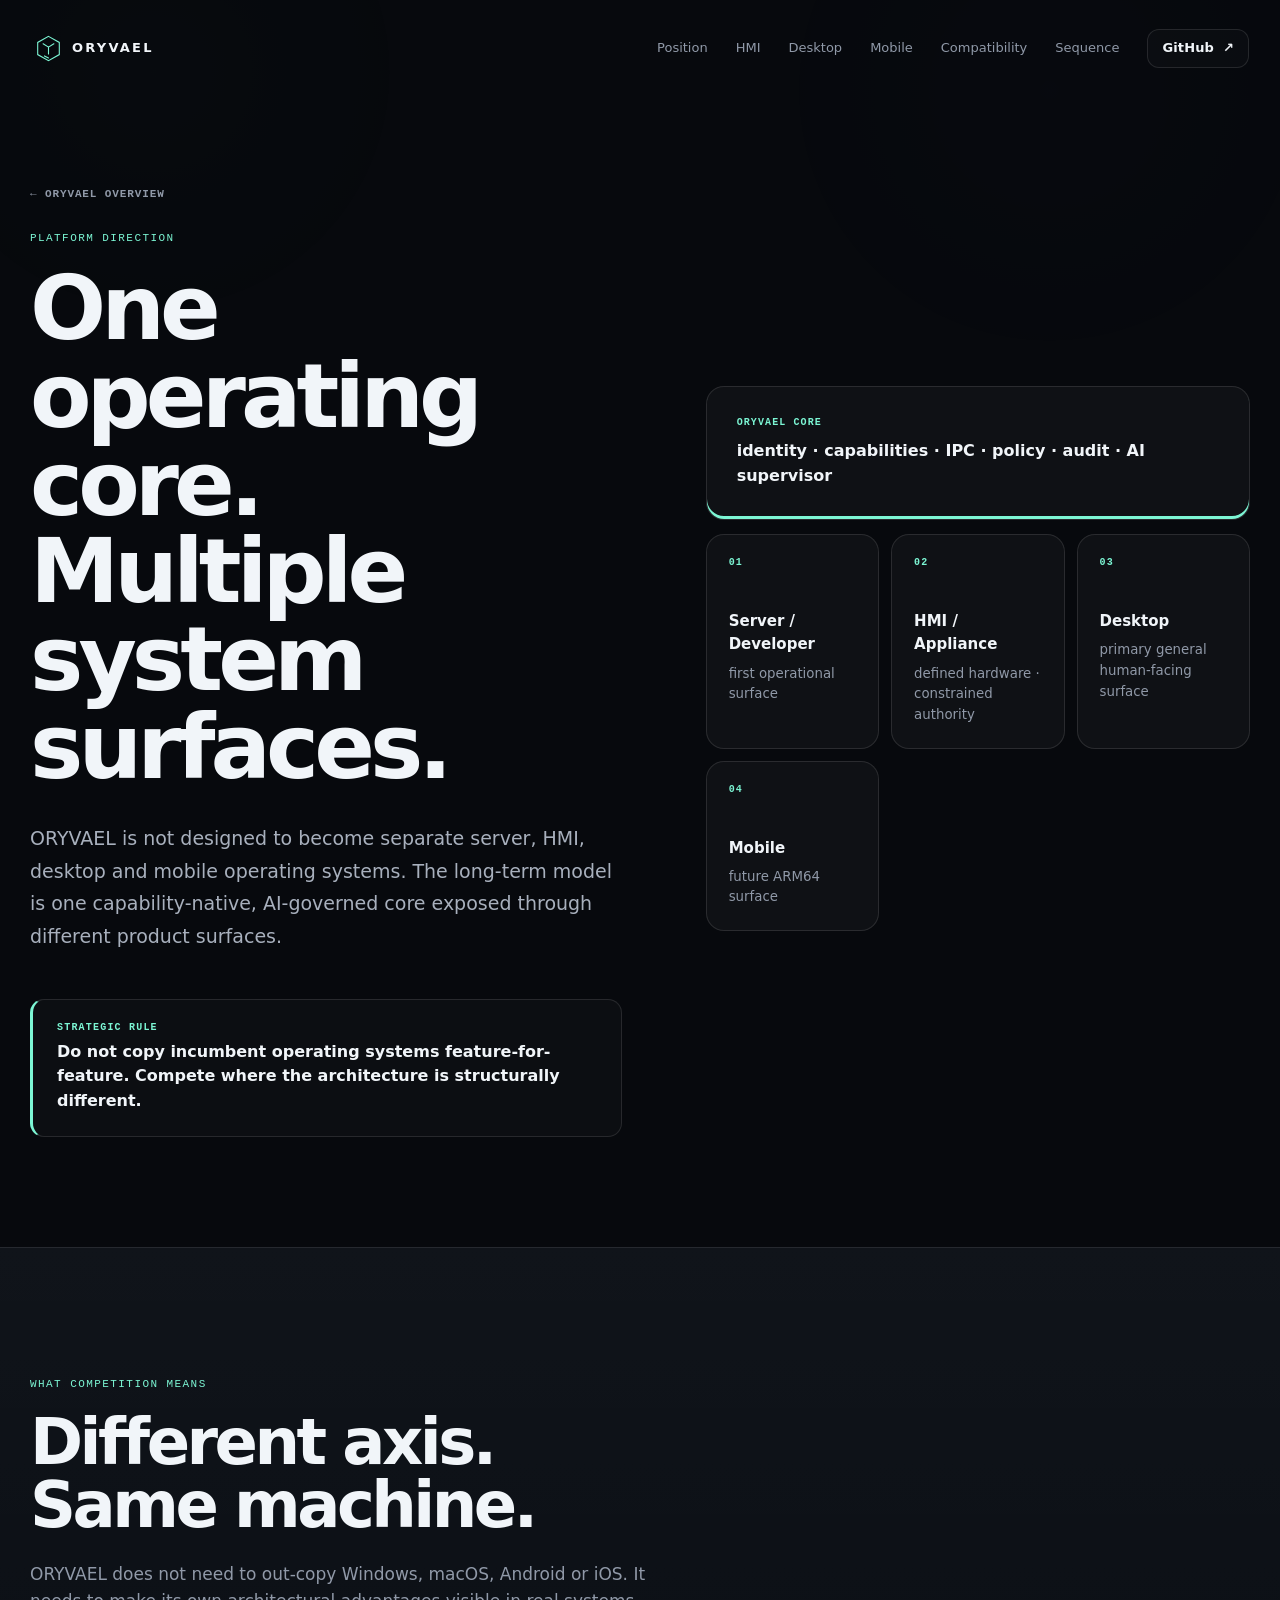
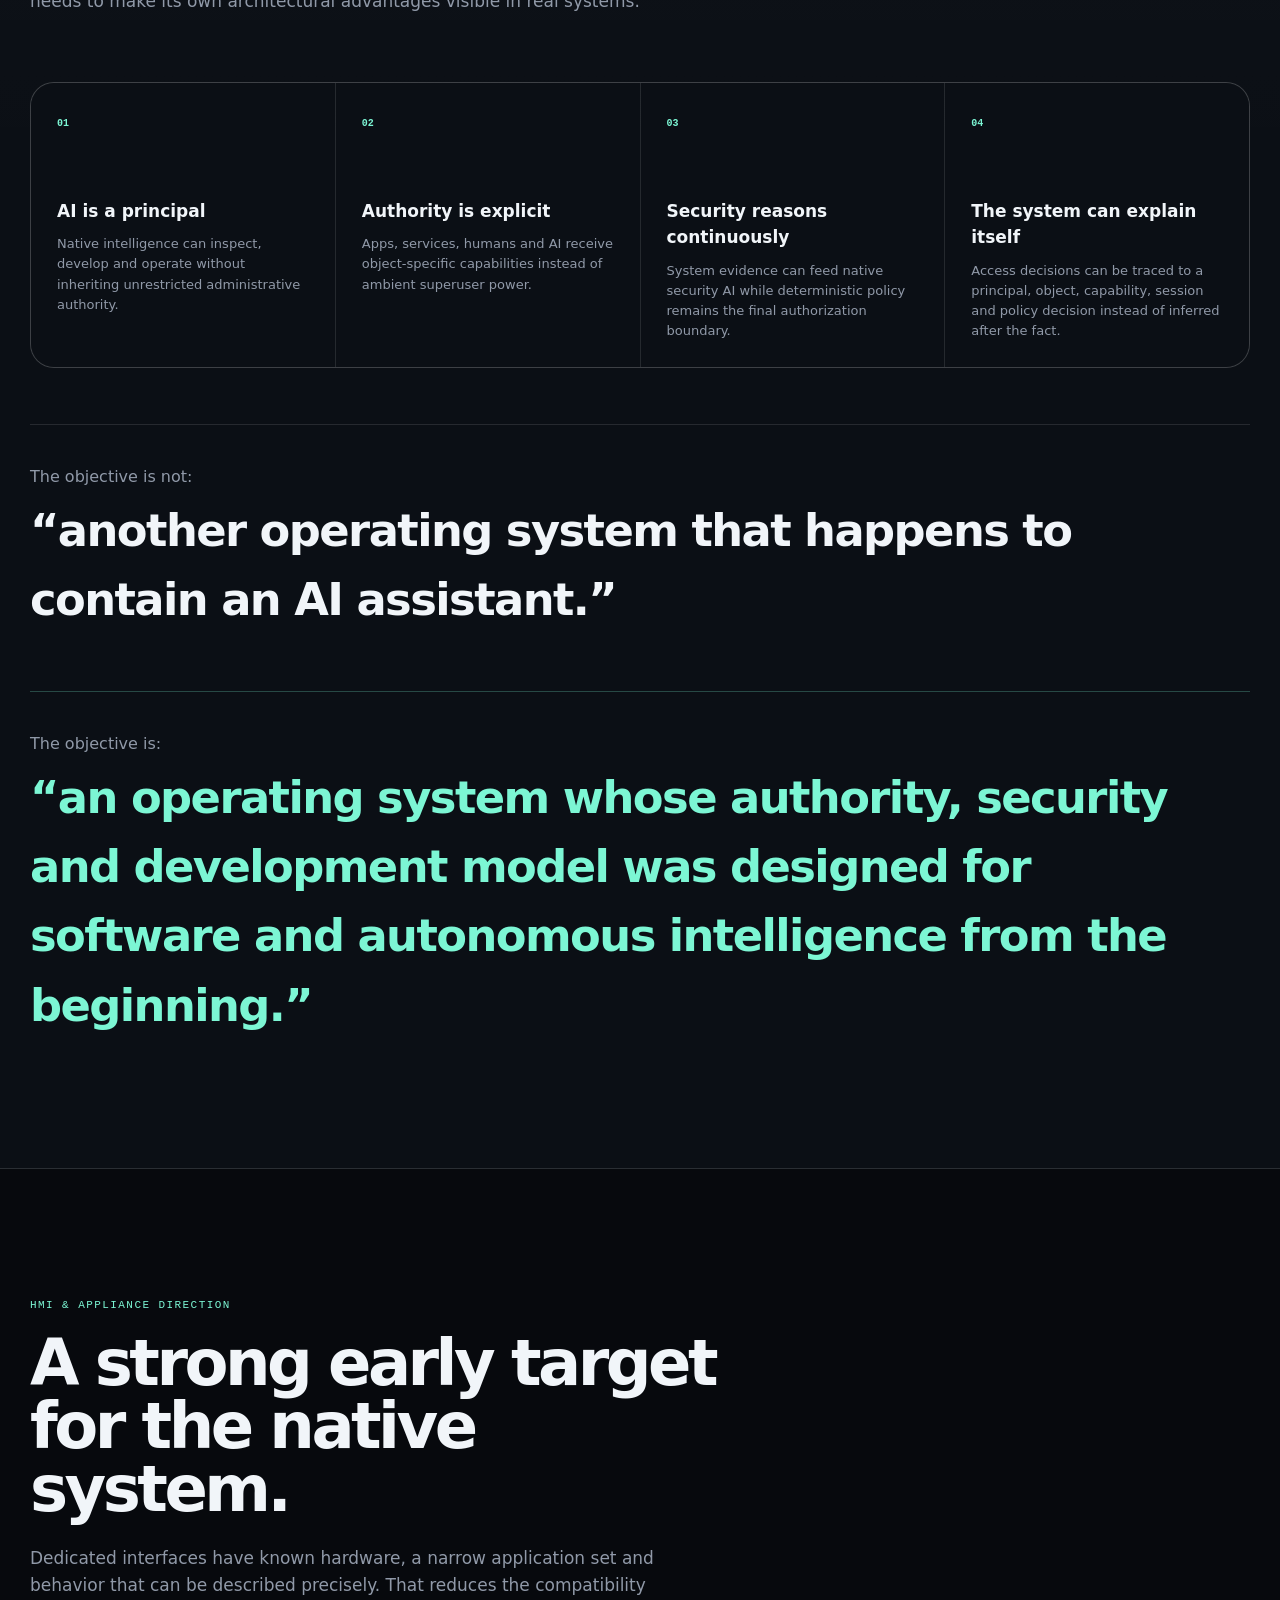
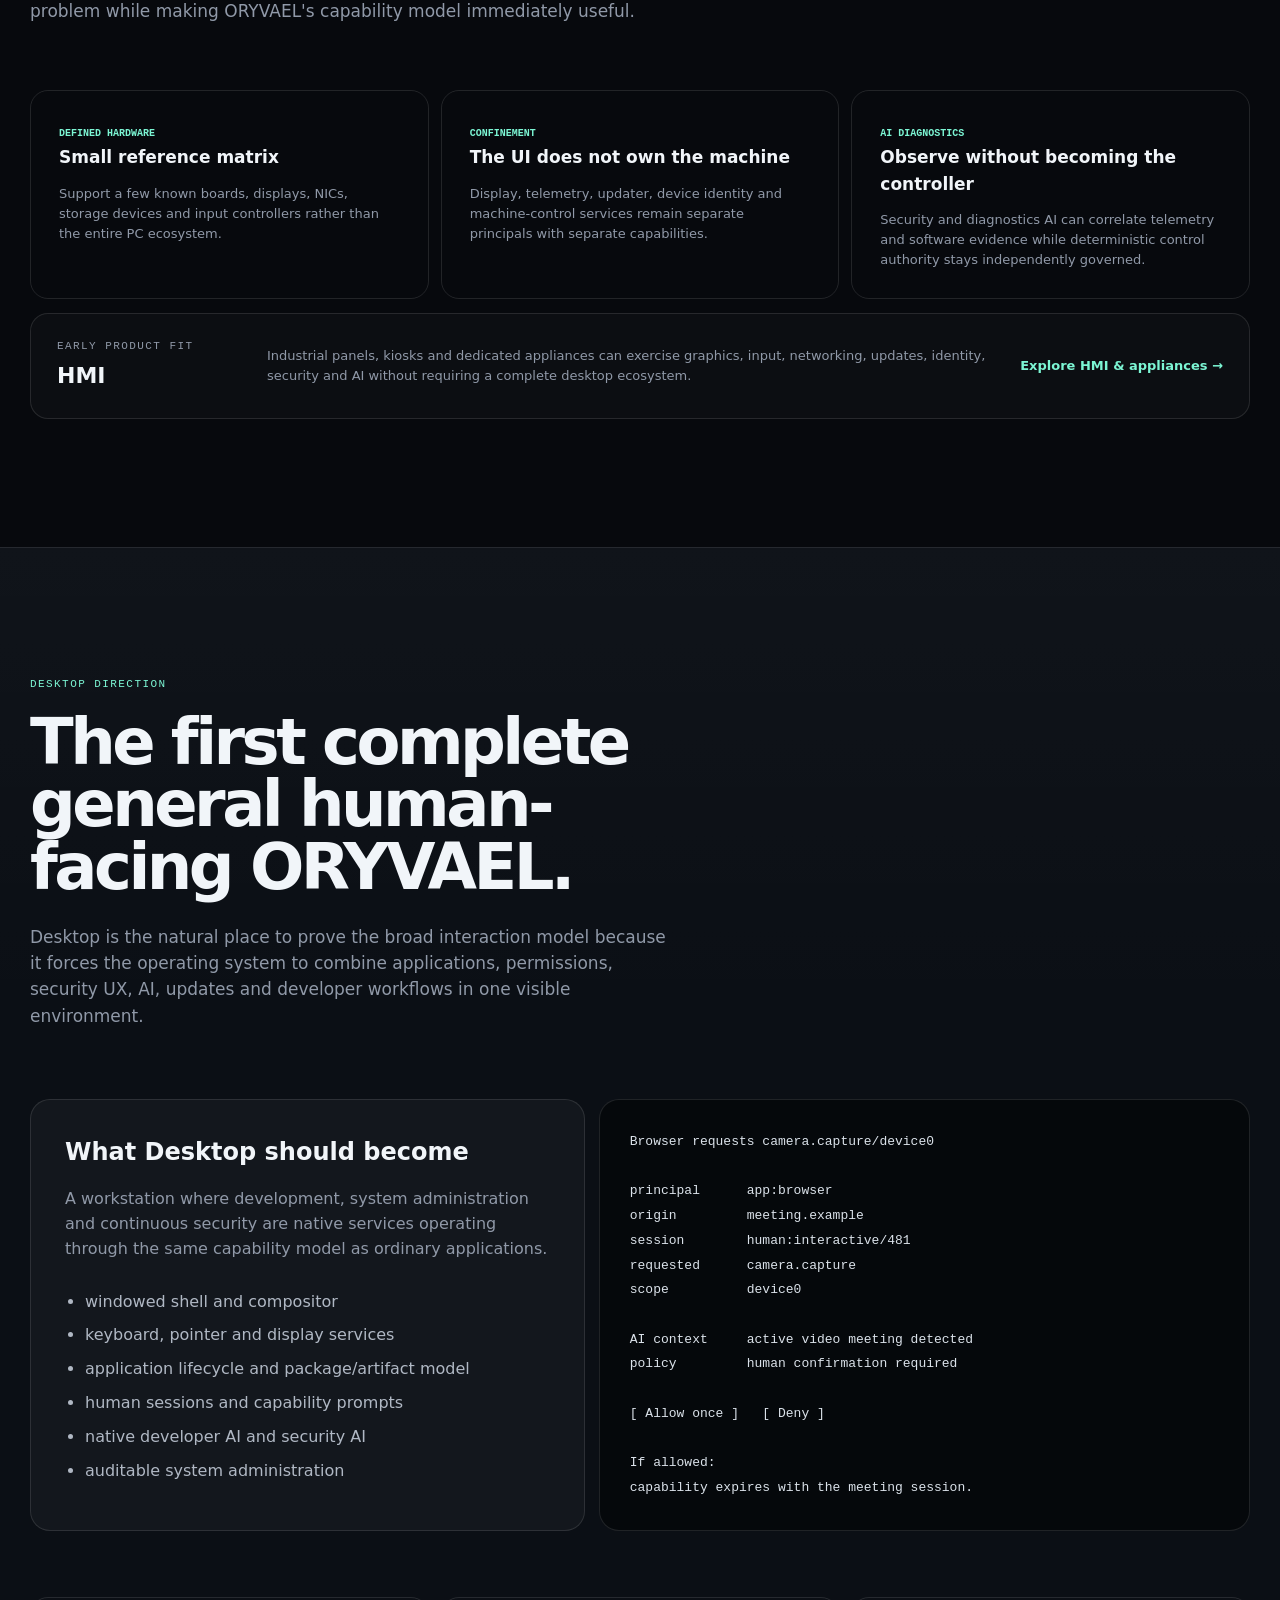
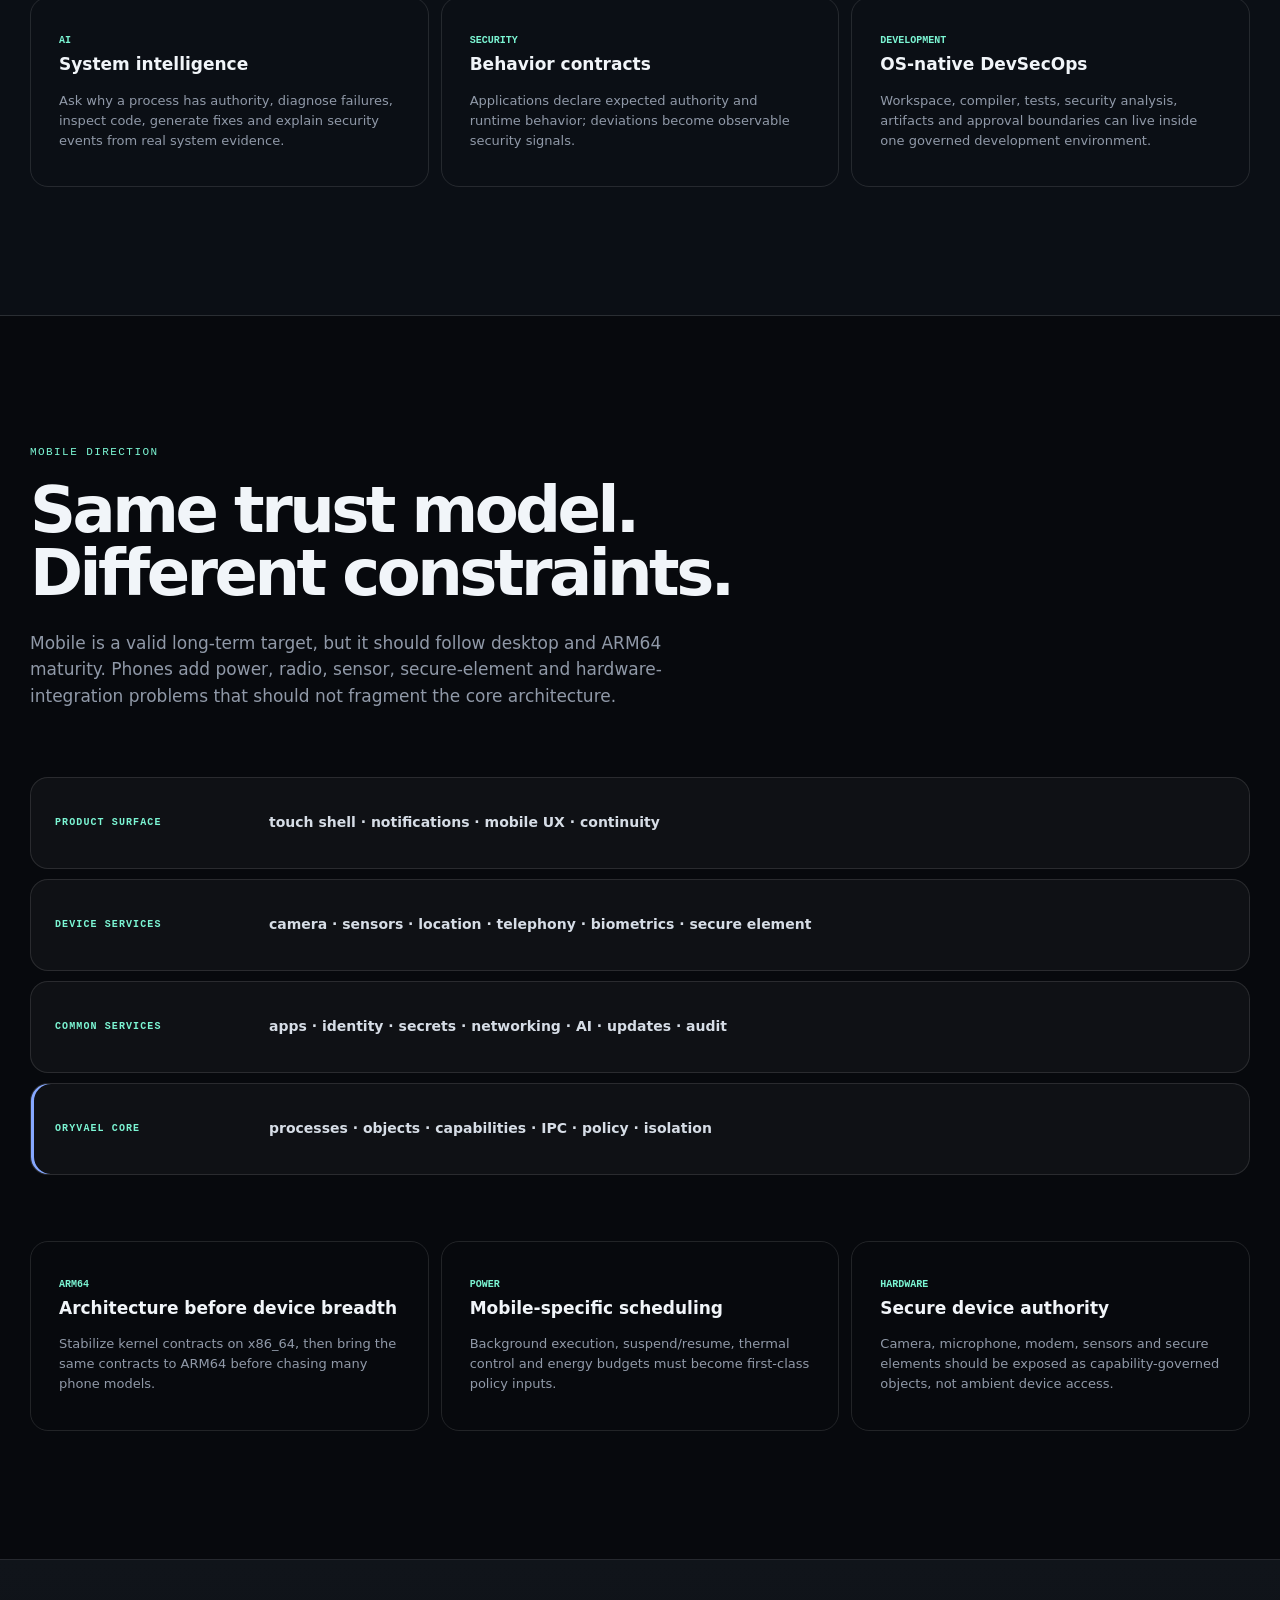
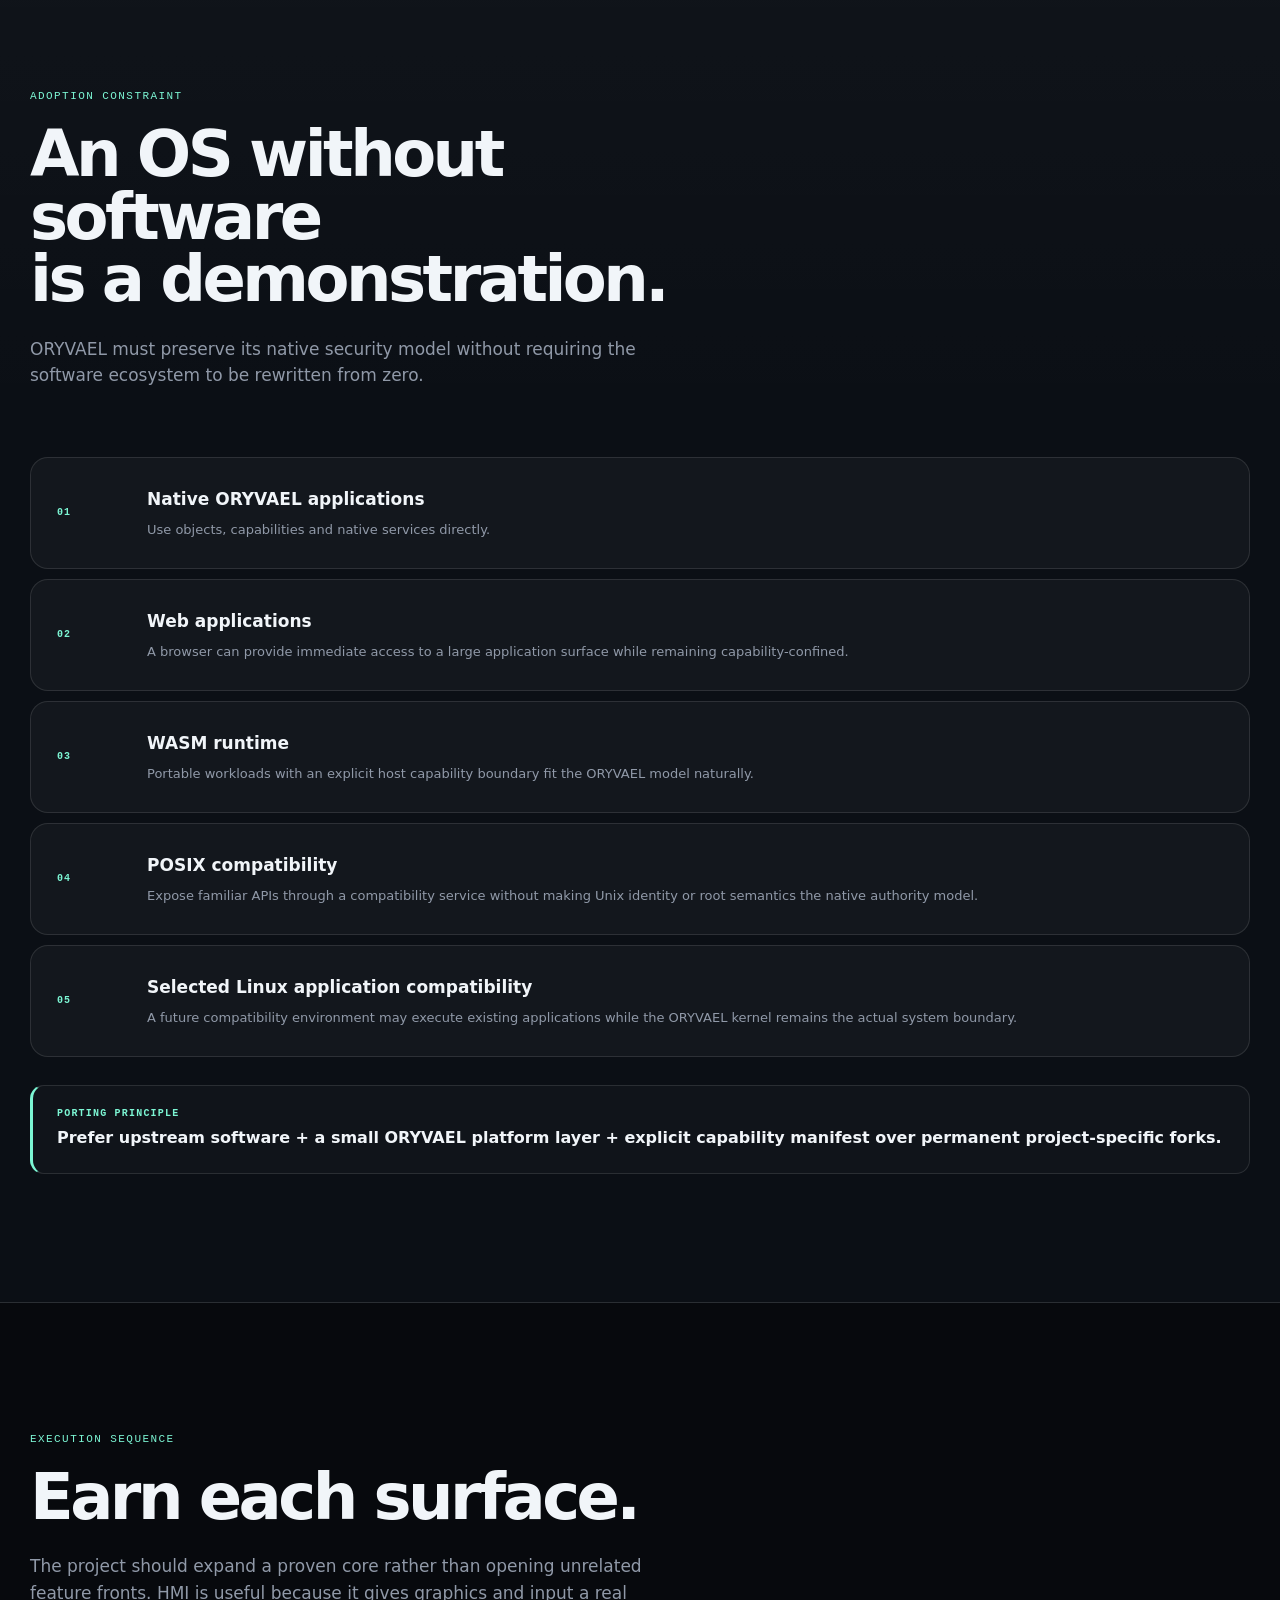
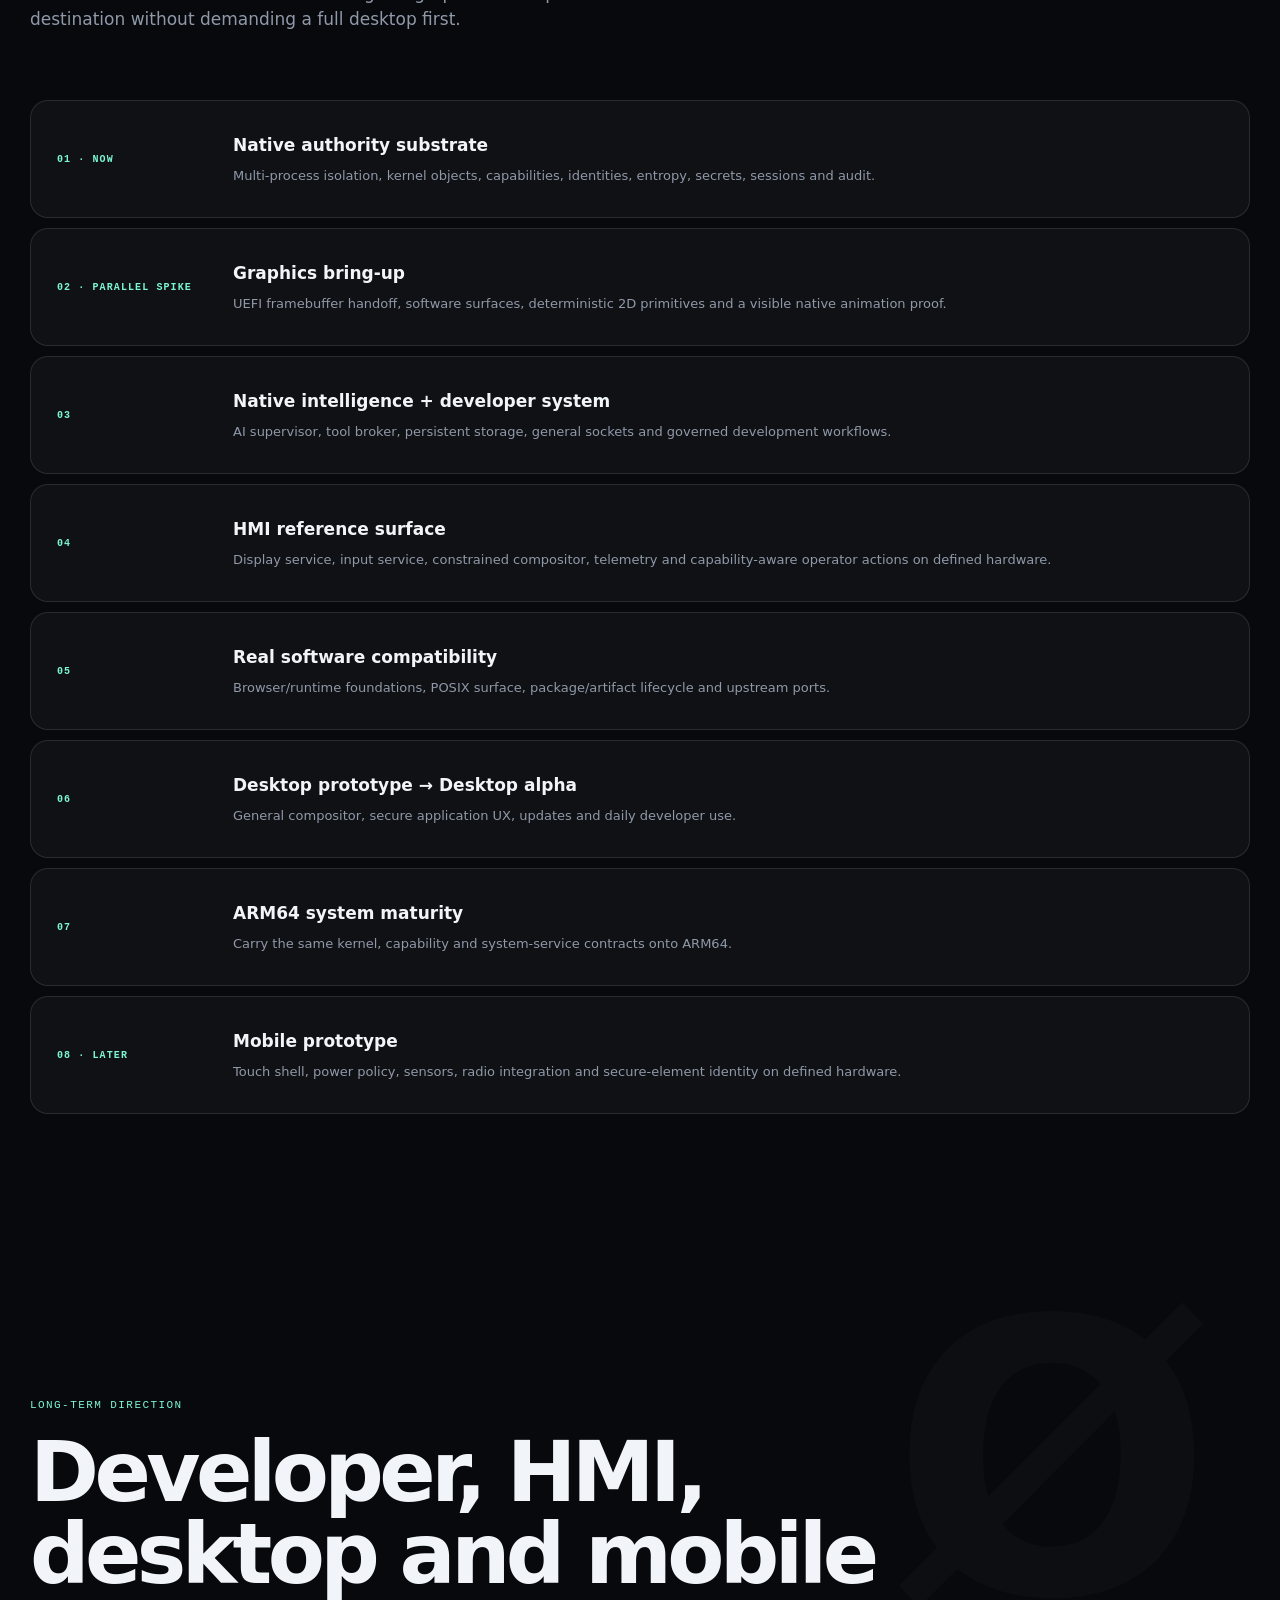
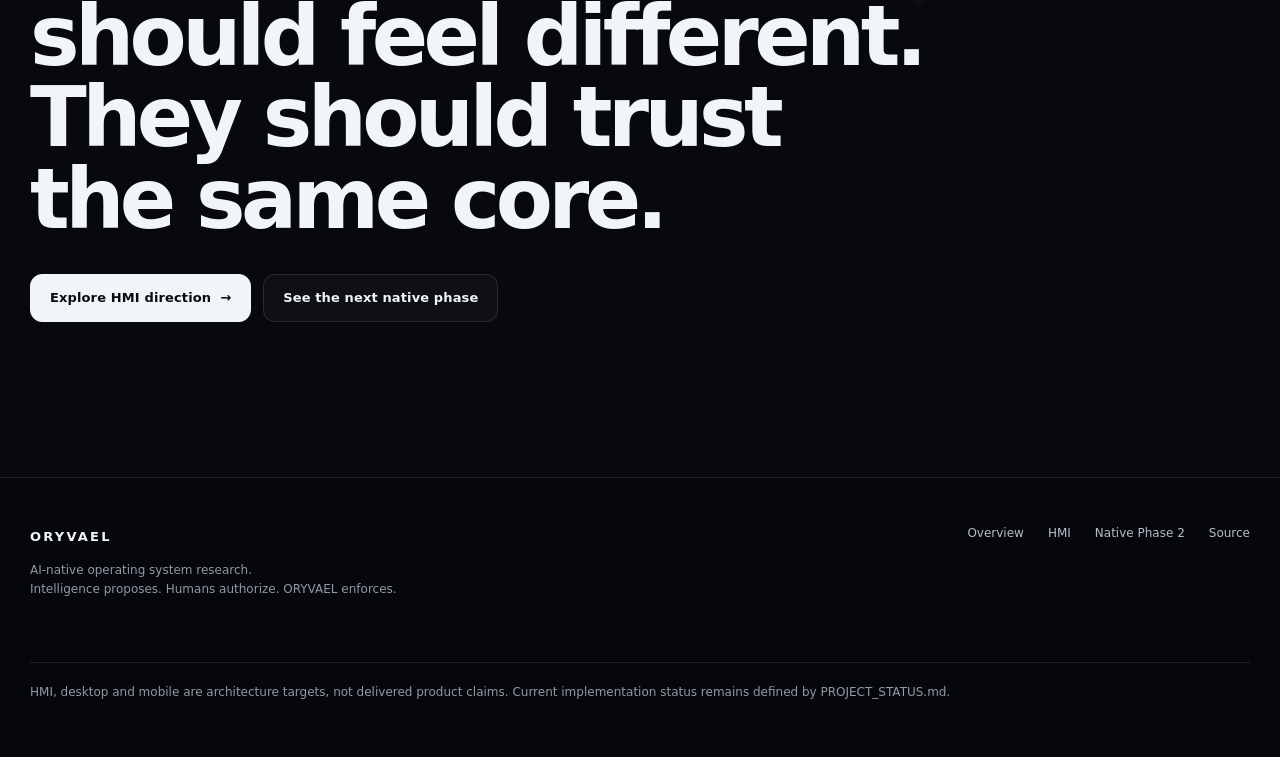
==== commit 1e5375f6: "feat: integrate HMI and appliance platform direction" ====
--- a/platforms.html
+++ b/platforms.html
@@ -4,9 +4,9 @@
   <meta charset="utf-8" />
   <meta name="viewport" content="width=device-width, initial-scale=1" />
   <meta name="theme-color" content="#07090d" />
-  <meta name="description" content="ORYVAEL platform direction: a shared secure AI-native core for developer, desktop and future mobile systems." />
+  <meta name="description" content="ORYVAEL platform direction: a shared secure AI-native core for developer, HMI, desktop and future mobile systems." />
   <meta property="og:title" content="ORYVAEL Platforms — One core, multiple system surfaces" />
-  <meta property="og:description" content="Why ORYVAEL targets developer/server first, desktop next and mobile later — without changing its authority model." />
+  <meta property="og:description" content="Why ORYVAEL targets developer systems and HMI early, desktop next and mobile later — without changing its authority model." />
   <meta property="og:type" content="website" />
   <title>ORYVAEL — Platform Direction</title>
   <link rel="stylesheet" href="styles.css" />
@@ -21,12 +21,13 @@
     <a class="brand" href="index.html" aria-label="ORYVAEL home">
       <svg class="brand-mark" viewBox="0 0 40 40" aria-hidden="true">
         <path d="M20 2 36 11v18L20 38 4 29V11L20 2Z" fill="none" stroke="currentColor" stroke-width="1.6"/>
-        <path d="m12 13 8 5 8-5M20 18v10m-6 3 6-3 6 3" fill="none" stroke="currentColor" stroke-width="1.6" stroke-linecap="round" stroke-linejoin="round"/>
+        <path d="m12 13 8 5 8-5M20 18v10m-6 3 6 3" fill="none" stroke="currentColor" stroke-width="1.6" stroke-linecap="round" stroke-linejoin="round"/>
       </svg>
       <span>ORYVAEL</span>
     </a>
     <nav class="nav" aria-label="Platform navigation">
       <a href="#position">Position</a>
+      <a href="#hmi">HMI</a>
       <a href="#desktop">Desktop</a>
       <a href="#mobile">Mobile</a>
       <a href="#compatibility">Compatibility</a>
@@ -42,7 +43,7 @@
         <p class="kicker">Platform direction</p>
         <h1>One operating core.<br />Multiple system surfaces.</h1>
         <p class="phase-lead">
-          ORYVAEL is not designed to become separate server, desktop and mobile operating systems. The long-term model is one capability-native, AI-governed core exposed through different product surfaces.
+          ORYVAEL is not designed to become separate server, HMI, desktop and mobile operating systems. The long-term model is one capability-native, AI-governed core exposed through different product surfaces.
         </p>
         <div class="phase-callout">
           <span>Strategic rule</span>
@@ -54,8 +55,9 @@
         <div class="surface-core"><span>ORYVAEL CORE</span><b>identity · capabilities · IPC · policy · audit · AI supervisor</b></div>
         <div class="surface-branches">
           <article><span>01</span><b>Server / Developer</b><small>first operational surface</small></article>
-          <article><span>02</span><b>Desktop</b><small>primary human-facing surface</small></article>
-          <article><span>03</span><b>Mobile</b><small>future ARM64 surface</small></article>
+          <article><span>02</span><b>HMI / Appliance</b><small>defined hardware · constrained authority</small></article>
+          <article><span>03</span><b>Desktop</b><small>primary general human-facing surface</small></article>
+          <article><span>04</span><b>Mobile</b><small>future ARM64 surface</small></article>
         </div>
       </div>
     </section>
@@ -65,7 +67,7 @@
         <div class="section-heading reveal">
           <p class="kicker">What competition means</p>
           <h2>Different axis.<br />Same machine.</h2>
-          <p>ORYVAEL does not need to out-copy Windows, macOS, Android or iOS. It needs to make its own architectural advantages visible in daily use.</p>
+          <p>ORYVAEL does not need to out-copy Windows, macOS, Android or iOS. It needs to make its own architectural advantages visible in real systems.</p>
         </div>
 
         <div class="phase-principles platform-principles reveal">
@@ -77,7 +79,7 @@
 
         <div class="phase-statement reveal">
           <p>The objective is not:</p>
-          <strong>“another desktop that happens to contain an AI assistant.”</strong>
+          <strong>“another operating system that happens to contain an AI assistant.”</strong>
         </div>
         <div class="phase-statement reveal statement-positive">
           <p>The objective is:</p>
@@ -86,29 +88,50 @@
       </div>
     </section>
 
-    <section class="section-shell section" id="desktop">
+    <section class="section-shell section" id="hmi">
       <div class="section-heading reveal">
-        <p class="kicker">Desktop direction</p>
-        <h2>The first complete<br />human-facing ORYVAEL.</h2>
-        <p>Desktop is the natural place to prove the interaction model because it forces the operating system to combine applications, permissions, security UX, AI, updates and developer workflows in one visible environment.</p>
-      </div>
-
-      <div class="architecture-pair">
-        <article class="phase-copy reveal">
-          <h3>What Desktop should become</h3>
-          <p>A workstation where development, system administration and continuous security are native services operating through the same capability model as ordinary applications.</p>
-          <ul>
-            <li>windowed shell and compositor</li>
-            <li>keyboard, pointer and display services</li>
-            <li>application lifecycle and package/artifact model</li>
-            <li>human sessions and capability prompts</li>
-            <li>native developer AI and security AI</li>
-            <li>auditable system administration</li>
-          </ul>
-        </article>
-
-        <article class="security-session desktop-example reveal">
-          <pre><code>Browser requests camera.capture/device0
+        <p class="kicker">HMI & appliance direction</p>
+        <h2>A strong early target<br />for the native system.</h2>
+        <p>Dedicated interfaces have known hardware, a narrow application set and behavior that can be described precisely. That reduces the compatibility problem while making ORYVAEL's capability model immediately useful.</p>
+      </div>
+
+      <div class="phase-feature-grid reveal">
+        <article><span>DEFINED HARDWARE</span><h3>Small reference matrix</h3><p>Support a few known boards, displays, NICs, storage devices and input controllers rather than the entire PC ecosystem.</p></article>
+        <article><span>CONFINEMENT</span><h3>The UI does not own the machine</h3><p>Display, telemetry, updater, device identity and machine-control services remain separate principals with separate capabilities.</p></article>
+        <article><span>AI DIAGNOSTICS</span><h3>Observe without becoming the controller</h3><p>Security and diagnostics AI can correlate telemetry and software evidence while deterministic control authority stays independently governed.</p></article>
+      </div>
+
+      <div class="runtime-note reveal">
+        <div><span class="mono">EARLY PRODUCT FIT</span><strong>HMI</strong></div>
+        <p>Industrial panels, kiosks and dedicated appliances can exercise graphics, input, networking, updates, identity, security and AI without requiring a complete desktop ecosystem.</p>
+        <a href="hmi.html">Explore HMI & appliances →</a>
+      </div>
+    </section>
+
+    <section class="section section-dark" id="desktop">
+      <div class="section-shell">
+        <div class="section-heading reveal">
+          <p class="kicker">Desktop direction</p>
+          <h2>The first complete<br />general human-facing ORYVAEL.</h2>
+          <p>Desktop is the natural place to prove the broad interaction model because it forces the operating system to combine applications, permissions, security UX, AI, updates and developer workflows in one visible environment.</p>
+        </div>
+
+        <div class="architecture-pair">
+          <article class="phase-copy reveal">
+            <h3>What Desktop should become</h3>
+            <p>A workstation where development, system administration and continuous security are native services operating through the same capability model as ordinary applications.</p>
+            <ul>
+              <li>windowed shell and compositor</li>
+              <li>keyboard, pointer and display services</li>
+              <li>application lifecycle and package/artifact model</li>
+              <li>human sessions and capability prompts</li>
+              <li>native developer AI and security AI</li>
+              <li>auditable system administration</li>
+            </ul>
+          </article>
+
+          <article class="security-session desktop-example reveal">
+            <pre><code>Browser requests camera.capture/device0
 
 principal      app:browser
 origin         meeting.example
@@ -123,86 +146,87 @@
 
 If allowed:
 capability expires with the meeting session.</code></pre>
-        </article>
+          </article>
+        </div>
+
+        <div class="phase-feature-grid reveal">
+          <article><span>AI</span><h3>System intelligence</h3><p>Ask why a process has authority, diagnose failures, inspect code, generate fixes and explain security events from real system evidence.</p></article>
+          <article><span>SECURITY</span><h3>Behavior contracts</h3><p>Applications declare expected authority and runtime behavior; deviations become observable security signals.</p></article>
+          <article><span>DEVELOPMENT</span><h3>OS-native DevSecOps</h3><p>Workspace, compiler, tests, security analysis, artifacts and approval boundaries can live inside one governed development environment.</p></article>
+        </div>
+      </div>
+    </section>
+
+    <section class="section-shell section" id="mobile">
+      <div class="section-heading reveal">
+        <p class="kicker">Mobile direction</p>
+        <h2>Same trust model.<br />Different constraints.</h2>
+        <p>Mobile is a valid long-term target, but it should follow desktop and ARM64 maturity. Phones add power, radio, sensor, secure-element and hardware-integration problems that should not fragment the core architecture.</p>
+      </div>
+
+      <div class="mobile-layers reveal">
+        <article><span>PRODUCT SURFACE</span><b>touch shell · notifications · mobile UX · continuity</b></article>
+        <article><span>DEVICE SERVICES</span><b>camera · sensors · location · telephony · biometrics · secure element</b></article>
+        <article><span>COMMON SERVICES</span><b>apps · identity · secrets · networking · AI · updates · audit</b></article>
+        <article class="mobile-core"><span>ORYVAEL CORE</span><b>processes · objects · capabilities · IPC · policy · isolation</b></article>
       </div>
 
       <div class="phase-feature-grid reveal">
-        <article><span>AI</span><h3>System intelligence</h3><p>Ask why a process has authority, diagnose failures, inspect code, generate fixes and explain security events from real system evidence.</p></article>
-        <article><span>SECURITY</span><h3>Behavior contracts</h3><p>Applications declare expected authority and runtime behavior; deviations become observable security signals.</p></article>
-        <article><span>DEVELOPMENT</span><h3>OS-native DevSecOps</h3><p>Workspace, compiler, tests, security analysis, artifacts and approval boundaries can live inside one governed development environment.</p></article>
-      </div>
-    </section>
-
-    <section class="section section-dark" id="mobile">
+        <article><span>ARM64</span><h3>Architecture before device breadth</h3><p>Stabilize kernel contracts on x86_64, then bring the same contracts to ARM64 before chasing many phone models.</p></article>
+        <article><span>POWER</span><h3>Mobile-specific scheduling</h3><p>Background execution, suspend/resume, thermal control and energy budgets must become first-class policy inputs.</p></article>
+        <article><span>HARDWARE</span><h3>Secure device authority</h3><p>Camera, microphone, modem, sensors and secure elements should be exposed as capability-governed objects, not ambient device access.</p></article>
+      </div>
+    </section>
+
+    <section class="section section-dark" id="compatibility">
       <div class="section-shell">
         <div class="section-heading reveal">
-          <p class="kicker">Mobile direction</p>
-          <h2>Same trust model.<br />Different constraints.</h2>
-          <p>Mobile is a valid long-term target, but it should follow desktop and ARM64 maturity. Phones add power, radio, sensor, secure-element and hardware-integration problems that should not fragment the core architecture.</p>
-        </div>
-
-        <div class="mobile-layers reveal">
-          <article><span>PRODUCT SURFACE</span><b>touch shell · notifications · mobile UX · continuity</b></article>
-          <article><span>DEVICE SERVICES</span><b>camera · sensors · location · telephony · biometrics · secure element</b></article>
-          <article><span>COMMON SERVICES</span><b>apps · identity · secrets · networking · AI · updates · audit</b></article>
-          <article class="mobile-core"><span>ORYVAEL CORE</span><b>processes · objects · capabilities · IPC · policy · isolation</b></article>
-        </div>
-
-        <div class="phase-feature-grid reveal">
-          <article><span>ARM64</span><h3>Architecture before device breadth</h3><p>Stabilize kernel contracts on x86_64, then bring the same contracts to ARM64 before chasing many phone models.</p></article>
-          <article><span>POWER</span><h3>Mobile-specific scheduling</h3><p>Background execution, suspend/resume, thermal control and energy budgets must become first-class policy inputs.</p></article>
-          <article><span>HARDWARE</span><h3>Secure device authority</h3><p>Camera, microphone, modem, sensors and secure elements should be exposed as capability-governed objects, not ambient device access.</p></article>
-        </div>
-      </div>
-    </section>
-
-    <section class="section-shell section" id="compatibility">
+          <p class="kicker">Adoption constraint</p>
+          <h2>An OS without software<br />is a demonstration.</h2>
+          <p>ORYVAEL must preserve its native security model without requiring the software ecosystem to be rewritten from zero.</p>
+        </div>
+
+        <div class="compat-stack reveal">
+          <article><span>01</span><div><b>Native ORYVAEL applications</b><p>Use objects, capabilities and native services directly.</p></div></article>
+          <article><span>02</span><div><b>Web applications</b><p>A browser can provide immediate access to a large application surface while remaining capability-confined.</p></div></article>
+          <article><span>03</span><div><b>WASM runtime</b><p>Portable workloads with an explicit host capability boundary fit the ORYVAEL model naturally.</p></div></article>
+          <article><span>04</span><div><b>POSIX compatibility</b><p>Expose familiar APIs through a compatibility service without making Unix identity or root semantics the native authority model.</p></div></article>
+          <article><span>05</span><div><b>Selected Linux application compatibility</b><p>A future compatibility environment may execute existing applications while the ORYVAEL kernel remains the actual system boundary.</p></div></article>
+        </div>
+
+        <div class="phase-callout compatibility-rule reveal">
+          <span>Porting principle</span>
+          <strong>Prefer upstream software + a small ORYVAEL platform layer + explicit capability manifest over permanent project-specific forks.</strong>
+        </div>
+      </div>
+    </section>
+
+    <section class="section-shell section" id="sequence">
       <div class="section-heading reveal">
-        <p class="kicker">Adoption constraint</p>
-        <h2>An OS without software<br />is a demonstration.</h2>
-        <p>ORYVAEL must preserve its native security model without requiring the software ecosystem to be rewritten from zero.</p>
-      </div>
-
-      <div class="compat-stack reveal">
-        <article><span>01</span><div><b>Native ORYVAEL applications</b><p>Use objects, capabilities and native services directly.</p></div></article>
-        <article><span>02</span><div><b>Web applications</b><p>A browser can provide immediate access to a large application surface while remaining capability-confined.</p></div></article>
-        <article><span>03</span><div><b>WASM runtime</b><p>Portable workloads with an explicit host capability boundary fit the ORYVAEL model naturally.</p></div></article>
-        <article><span>04</span><div><b>POSIX compatibility</b><p>Expose familiar APIs through a compatibility service without making Unix identity or root semantics the native authority model.</p></div></article>
-        <article><span>05</span><div><b>Selected Linux application compatibility</b><p>A future compatibility environment may execute existing applications while the ORYVAEL kernel remains the actual system boundary.</p></div></article>
-      </div>
-
-      <div class="phase-callout compatibility-rule reveal">
-        <span>Porting principle</span>
-        <strong>Prefer upstream software + a small ORYVAEL platform layer + explicit capability manifest over permanent project-specific forks.</strong>
-      </div>
-    </section>
-
-    <section class="section section-dark" id="sequence">
-      <div class="section-shell">
-        <div class="section-heading reveal">
-          <p class="kicker">Execution sequence</p>
-          <h2>Earn each surface.</h2>
-          <p>The project should reach desktop and mobile by expanding a proven core, not by opening parallel feature fronts too early.</p>
-        </div>
-
-        <ol class="platform-sequence reveal">
-          <li><span>01 · NOW</span><div><b>Native authority substrate</b><p>Multi-process isolation, kernel objects, capabilities, identities, entropy, secrets, sessions and audit.</p></div></li>
-          <li><span>02</span><div><b>Native intelligence + developer system</b><p>AI supervisor, tool broker, persistent storage, general sockets and governed development workflows.</p></div></li>
-          <li><span>03</span><div><b>Real software compatibility</b><p>Browser/runtime foundations, POSIX surface, package/artifact lifecycle and upstream ports.</p></div></li>
-          <li><span>04</span><div><b>Desktop prototype → Desktop alpha</b><p>Graphics, input, compositor, secure application UX, updates and daily developer use.</p></div></li>
-          <li><span>05</span><div><b>ARM64 system maturity</b><p>Carry the same kernel, capability and system-service contracts onto ARM64.</p></div></li>
-          <li><span>06 · LATER</span><div><b>Mobile prototype</b><p>Touch shell, power policy, sensors, radio integration and secure-element identity on defined hardware.</p></div></li>
-        </ol>
-      </div>
+        <p class="kicker">Execution sequence</p>
+        <h2>Earn each surface.</h2>
+        <p>The project should expand a proven core rather than opening unrelated feature fronts. HMI is useful because it gives graphics and input a real destination without demanding a full desktop first.</p>
+      </div>
+
+      <ol class="platform-sequence reveal">
+        <li><span>01 · NOW</span><div><b>Native authority substrate</b><p>Multi-process isolation, kernel objects, capabilities, identities, entropy, secrets, sessions and audit.</p></div></li>
+        <li><span>02 · PARALLEL SPIKE</span><div><b>Graphics bring-up</b><p>UEFI framebuffer handoff, software surfaces, deterministic 2D primitives and a visible native animation proof.</p></div></li>
+        <li><span>03</span><div><b>Native intelligence + developer system</b><p>AI supervisor, tool broker, persistent storage, general sockets and governed development workflows.</p></div></li>
+        <li><span>04</span><div><b>HMI reference surface</b><p>Display service, input service, constrained compositor, telemetry and capability-aware operator actions on defined hardware.</p></div></li>
+        <li><span>05</span><div><b>Real software compatibility</b><p>Browser/runtime foundations, POSIX surface, package/artifact lifecycle and upstream ports.</p></div></li>
+        <li><span>06</span><div><b>Desktop prototype → Desktop alpha</b><p>General compositor, secure application UX, updates and daily developer use.</p></div></li>
+        <li><span>07</span><div><b>ARM64 system maturity</b><p>Carry the same kernel, capability and system-service contracts onto ARM64.</p></div></li>
+        <li><span>08 · LATER</span><div><b>Mobile prototype</b><p>Touch shell, power policy, sensors, radio integration and secure-element identity on defined hardware.</p></div></li>
+      </ol>
     </section>
 
     <section class="cta section-shell reveal">
       <div class="cta-mark" aria-hidden="true">Ø</div>
       <p class="kicker">Long-term direction</p>
-      <h2>Server, desktop and mobile<br />should feel different.<br />They should trust the same core.</h2>
+      <h2>Developer, HMI, desktop and mobile<br />should feel different.<br />They should trust the same core.</h2>
       <div class="hero-actions">
-        <a class="button button-primary" href="phase-2.html">See the next native phase <span aria-hidden="true">→</span></a>
-        <a class="button button-secondary" href="https://github.com/jellero/ORYVAEL/blob/main/docs/roadmap.md" target="_blank" rel="noreferrer">Technical roadmap <span aria-hidden="true">↗</span></a>
+        <a class="button button-primary" href="hmi.html">Explore HMI direction <span aria-hidden="true">→</span></a>
+        <a class="button button-secondary" href="phase-2.html">See the next native phase</a>
       </div>
     </section>
   </main>
@@ -215,10 +239,11 @@
       </div>
       <div class="footer-links">
         <a href="index.html">Overview</a>
+        <a href="hmi.html">HMI</a>
         <a href="phase-2.html">Native Phase 2</a>
         <a href="https://github.com/jellero/ORYVAEL" target="_blank" rel="noreferrer">Source</a>
       </div>
-      <p class="footer-meta">Desktop and mobile are long-term architecture targets, not delivered product claims. Current implementation status remains defined by PROJECT_STATUS.md.</p>
+      <p class="footer-meta">HMI, desktop and mobile are architecture targets, not delivered product claims. Current implementation status remains defined by PROJECT_STATUS.md.</p>
     </div>
   </footer>
 </body>
--- a/platforms.css
+++ b/platforms.css
@@ -0,0 +1,113 @@
+.platform-hero { min-height: 900px; }
+
+.surface-map {
+  display: grid;
+  gap: 14px;
+}
+
+.surface-core,
+.surface-branches article,
+.mobile-layers article,
+.compat-stack article,
+.platform-sequence li {
+  border: 1px solid var(--line);
+  border-radius: 18px;
+  background: var(--panel);
+}
+
+.surface-core {
+  padding: 30px;
+  box-shadow: inset 0 -3px var(--accent);
+}
+.surface-core span,
+.surface-branches span,
+.mobile-layers span,
+.compat-stack > article > span,
+.platform-sequence > li > span {
+  display: block;
+  color: var(--accent);
+  font: 600 10px ui-monospace, SFMono-Regular, Menlo, monospace;
+  letter-spacing: .11em;
+  text-transform: uppercase;
+}
+.surface-core b { display: block; margin-top: 10px; font-size: 16px; line-height: 1.6; }
+
+.surface-branches {
+  display: grid;
+  grid-template-columns: repeat(3, 1fr);
+  gap: 12px;
+}
+.surface-branches article { min-height: 150px; padding: 22px; }
+.surface-branches b { display: block; margin-top: 42px; font-size: 15px; }
+.surface-branches small { display: block; margin-top: 7px; color: var(--muted); }
+
+.platform-principles article { min-height: 250px; }
+.statement-positive { border-top-color: rgba(124,246,212,.25); }
+.statement-positive strong { color: var(--accent); }
+
+.desktop-example { margin-top: 0; width: 100%; }
+.desktop-example pre { min-height: 100%; }
+
+.mobile-layers {
+  margin-top: 68px;
+  display: grid;
+  gap: 10px;
+}
+.mobile-layers article {
+  min-height: 92px;
+  padding: 22px 24px;
+  display: grid;
+  grid-template-columns: 190px 1fr;
+  align-items: center;
+  gap: 24px;
+}
+.mobile-layers b { font-size: 14px; color: #d6dde6; }
+.mobile-core { box-shadow: inset 3px 0 var(--accent-2); }
+
+.compat-stack {
+  margin-top: 68px;
+  display: grid;
+  gap: 10px;
+}
+.compat-stack article {
+  min-height: 112px;
+  padding: 24px 26px;
+  display: grid;
+  grid-template-columns: 70px 1fr;
+  gap: 20px;
+  align-items: center;
+}
+.compat-stack b { font-size: 17px; }
+.compat-stack p { margin: 7px 0 0; color: var(--muted); font-size: 13px; }
+.compatibility-rule { max-width: none; margin-top: 28px; }
+
+.platform-sequence {
+  margin: 68px 0 0;
+  padding: 0;
+  list-style: none;
+  display: grid;
+  gap: 10px;
+}
+.platform-sequence li {
+  min-height: 118px;
+  padding: 24px 26px;
+  display: grid;
+  grid-template-columns: 150px 1fr;
+  gap: 26px;
+  align-items: center;
+}
+.platform-sequence b { font-size: 17px; }
+.platform-sequence p { margin: 7px 0 0; color: var(--muted); font-size: 13px; }
+
+@media (max-width: 980px) {
+  .surface-branches { grid-template-columns: 1fr; }
+  .surface-branches article { min-height: 120px; }
+  .surface-branches b { margin-top: 28px; }
+  .mobile-layers article { grid-template-columns: 1fr; gap: 9px; }
+}
+
+@media (max-width: 720px) {
+  .compat-stack article,
+  .platform-sequence li { grid-template-columns: 1fr; gap: 12px; }
+  .mobile-layers article { padding: 20px; }
+}
